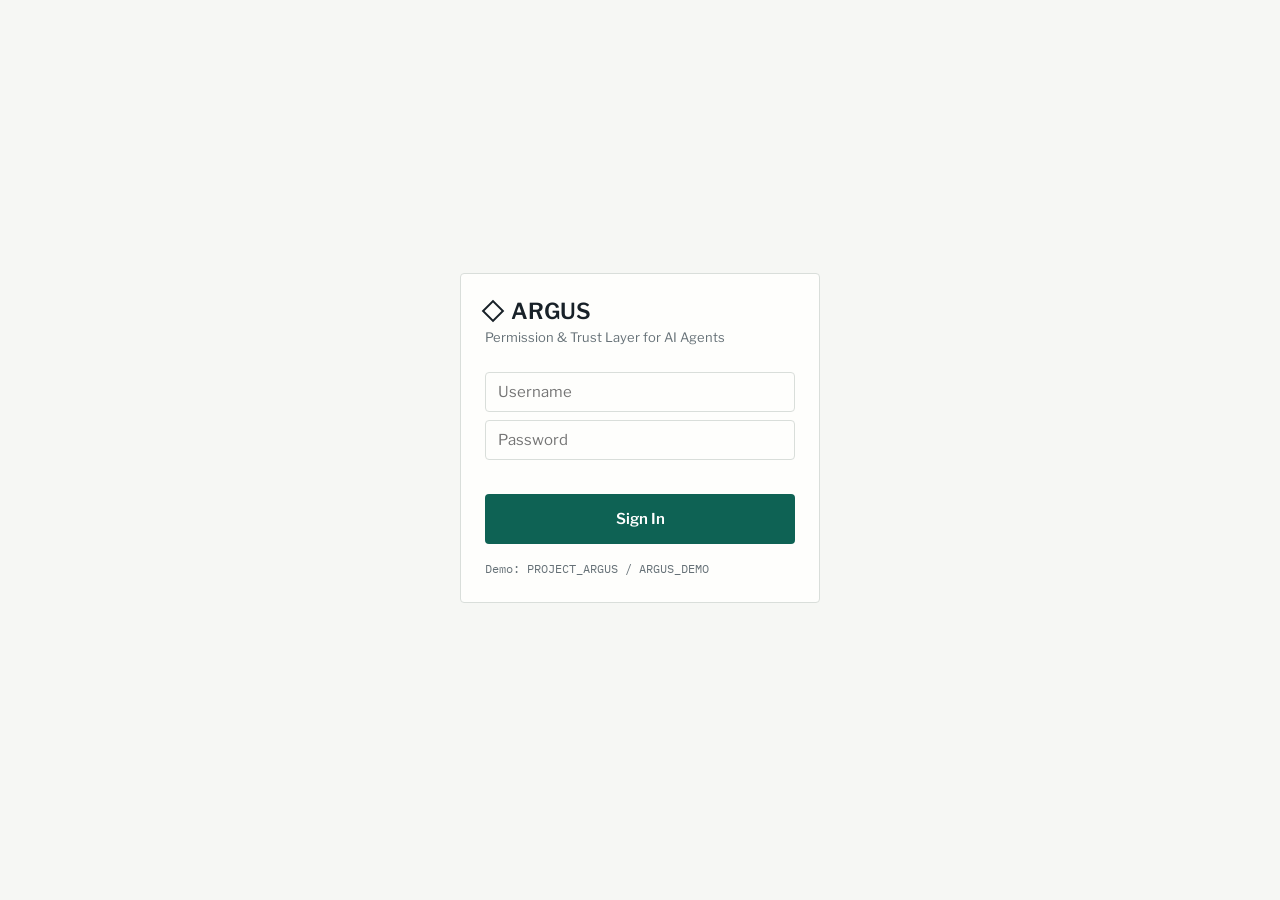
==== frontend/index.html @ f41cf790 "feat(frontend): serve frontend build, wire remaining live backend endpoints Adds the Flask static ro" ====
<!DOCTYPE html>
<html lang="en">
<head>
<meta charset="UTF-8">
<meta name="viewport" content="width=device-width, initial-scale=1.0">
<title>ARGUS</title>
<link rel="stylesheet" href="css/style.css">
</head>
<body>

<div id="login-page" class="page">
  <div class="login-screen">
    <div class="login-container card">
      <div class="login-mark"><span class="brand-mark"></span><h1>ARGUS</h1></div>
      <p class="tagline">Permission &amp; Trust Layer for AI Agents</p>
      <form id="login-form">
        <input type="text" id="username" placeholder="Username" autocomplete="off" required>
        <input type="password" id="password" placeholder="Password" autocomplete="off" required>
        <p id="login-error" class="login-error"></p>
        <button type="submit" class="btn-primary">Sign In</button>
      </form>
      <p class="hint">Demo: PROJECT_ARGUS / ARGUS_DEMO</p>
    </div>
  </div>
</div>

<div id="workbench-page" class="page">
  <nav class="app-nav">
    <div class="app-nav-left">
      <span class="brand-mark"></span>
      <span class="brand-name">ARGUS</span>
      <span class="breadcrumb-sep">/</span>
      <span class="breadcrumb-page">Decision Workbench</span>
    </div>
    <div class="app-nav-right">
      <a class="nav-link" data-page="audit">Audit Trail</a>
      <a class="nav-link" data-page="trust">Trust History</a>
      <a class="nav-link" data-page="templates">Templates</a>
      <a class="nav-link" data-page="executions">Executions</a>
      <a class="nav-link" data-page="settings">Settings</a>
      <span class="avatar" id="user-avatar">PA</span>
    </div>
  </nav>

  <div id="estop-banner" class="banner banner-error" hidden>
    <p class="banner-message">EMERGENCY STOP ENGAGED — all approvals and new proposals are disabled. Disengage from Settings.</p>
  </div>

  <div id="workbench-banner-slot"></div>

  <div class="workbench-grid">
    <section class="inbox-panel">
      <div class="inbox-header">
        <span class="inbox-title">Inbox &middot; Read-only</span>
        <span class="inbox-count" id="inbox-count">0</span>
      </div>
      <div id="inbox-loader" class="skeleton-text" style="width:100%;height:64px;" hidden></div>
      <div id="inbox-items"></div>
    </section>

    <section class="command-panel">
      <p class="command-label">Your command</p>
      <div class="card" style="margin-bottom: var(--spacing-md);">
        <textarea id="command-input" placeholder="e.g., 'Reply saying I'll be there.'" maxlength="500" rows="2"></textarea>
        <p class="command-context" id="command-email-context"></p>
        <button id="generate-proposal-btn" class="btn-primary" style="margin-top: var(--spacing-md);">Generate proposal</button>
        <div id="proposal-status"></div>
      </div>

      <div id="proposal-block" class="proposal-block" hidden>
        <div class="proposal-header-row">
          <span class="section-marker">AI Proposal</span>
          <span class="proposal-hint">interpreted from your command</span>
        </div>
        <div class="proposal-row"><span class="proposal-row-label">Action</span><span class="proposal-row-value" id="proposal-action"></span></div>
        <div class="proposal-row" id="proposal-to-row"><span class="proposal-row-label">To</span><span class="proposal-row-value" id="proposal-to"></span></div>
        <div class="proposal-row" id="proposal-subject-row"><span class="proposal-row-label">Subject</span><span class="proposal-row-value" id="proposal-subject"></span></div>
      </div>

      <div id="decision-card" class="card decision-card" hidden>
        <div class="card-header">Policy Decision</div>
        <div id="decision-outcome" class="decision-badge"></div>
        <p id="decision-reason" class="decision-reason"></p>
        <p id="decision-delta" class="decision-delta"></p>
        <p id="containment-msg" class="containment-msg" hidden>Action blocked before execution. No external effects occurred.</p>
        <details class="trace-details">
          <summary>Why this was allowed / blocked / gated</summary>
          <pre id="decision-trace" class="trace-pre"></pre>
        </details>
      </div>

      <div id="authorisation-slot"></div>

      <div id="trust-widget" class="card trust-widget" hidden>
        <div class="card-header">Trust Memory — <span id="trust-widget-action"></span></div>
        <div class="gauge-wrap">
          <svg viewBox="0 0 220 140" class="gauge-svg" id="gauge-svg">
            <path d="M 20 120 A 90 90 0 0 1 200 120" class="gauge-track"/>
            <path d="M 20 120 A 90 90 0 0 1 200 120" class="gauge-fill" id="gauge-fill"/>
            <line id="gauge-ceiling" x1="110" y1="120" x2="110" y2="40" class="gauge-ceiling-marker"/>
          </svg>
          <div class="gauge-readout">
            <div class="gauge-value" id="gauge-value">40</div>
            <div class="gauge-label" id="gauge-label">Developing</div>
          </div>
        </div>
        <div class="gauge-meta">
          <div class="meta-row"><span>Trust ceiling</span><span id="meta-ceiling"></span></div>
          <div class="meta-row"><span>Overall modifier</span><span id="meta-modifier"></span></div>
          <div class="meta-row recovery-row" id="meta-recovery" hidden><span>Stabilizing — </span><span id="recovery-detail"></span></div>
        </div>
      </div>
    </section>
  </div>

  <section id="queue-panel" class="card">
    <h3>Queue</h3>
    <div id="queue-items"></div>
  </section>
</div>

<div id="audit-page" class="page">
  <nav class="app-nav">
    <div class="app-nav-left">
      <span class="brand-mark"></span>
      <span class="brand-name">ARGUS</span>
      <span class="breadcrumb-sep">/</span>
      <span class="breadcrumb-page">Audit Trail</span>
    </div>
    <div class="app-nav-right">
      <a class="nav-link" data-page="workbench">Workbench</a>
      <a class="nav-link" data-page="trust">Trust History</a>
      <a class="nav-link" data-page="templates">Templates</a>
      <a class="nav-link" data-page="executions">Executions</a>
      <a class="nav-link" data-page="settings">Settings</a>
      <span class="avatar">PA</span>
    </div>
  </nav>
  <div class="audit-content">
    <h2>Audit Trail</h2>
    <p class="tagline">Every evaluation is recorded. Rows are clickable to inspect the full event. Nothing here animates.</p>
    <div class="audit-toolbar">
      <p id="audit-summary" class="command-context"></p>
      <button id="audit-verify-btn" class="btn-secondary" style="width:auto;">Verify chain integrity</button>
    </div>
    <p id="audit-verify-result" class="proposal-hint"></p>
    <table class="audit-table">
      <thead>
        <tr><th>Timestamp</th><th>Action</th><th>Outcome</th><th>Actor</th></tr>
      </thead>
      <tbody id="audit-tbody"></tbody>
    </table>
    <div id="audit-replay-panel" class="card" hidden style="margin-top: var(--spacing-lg);">
      <div class="card-header">Replay</div>
      <p id="audit-replay-label" class="proposal-hint"></p>
      <pre id="audit-replay-events" class="trace-pre"></pre>
    </div>
  </div>
</div>

<div id="trust-page" class="page">
  <nav class="app-nav">
    <div class="app-nav-left">
      <span class="brand-mark"></span>
      <span class="brand-name">ARGUS</span>
      <span class="breadcrumb-sep">/</span>
      <span class="breadcrumb-page">Trust History</span>
    </div>
    <div class="app-nav-right">
      <a class="nav-link" data-page="workbench">Workbench</a>
      <a class="nav-link" data-page="audit">Audit Trail</a>
      <a class="nav-link" data-page="templates">Templates</a>
      <a class="nav-link" data-page="executions">Executions</a>
      <a class="nav-link" data-page="settings">Settings</a>
      <span class="avatar">PA</span>
    </div>
  </nav>
  <div class="audit-content">
    <h2>Trust History</h2>
    <p class="command-label" style="margin: var(--spacing-lg) 0 var(--spacing-sm);">Action type</p>
    <select id="trust-action-type"></select>
    <div id="trust-graph-container" style="margin-top: var(--spacing-lg);">
      <svg id="trust-graph" width="100%" height="280" viewBox="0 0 800 280"></svg>
      <p id="trust-tooltip" class="command-context"></p>
    </div>
  </div>
</div>

<div id="templates-page" class="page">
  <nav class="app-nav">
    <div class="app-nav-left">
      <span class="brand-mark"></span>
      <span class="brand-name">ARGUS</span>
      <span class="breadcrumb-sep">/</span>
      <span class="breadcrumb-page">Communication Boundaries</span>
    </div>
    <div class="app-nav-right">
      <a class="nav-link" data-page="workbench">Workbench</a>
      <a class="nav-link" data-page="audit">Audit Trail</a>
      <a class="nav-link" data-page="trust">Trust History</a>
      <a class="nav-link" data-page="executions">Executions</a>
      <a class="nav-link" data-page="settings">Settings</a>
      <span class="avatar">PA</span>
    </div>
  </nav>
  <div class="audit-content">
    <h2>Communication Boundaries</h2>
    <p class="tagline">Structural writing-style limits per contact and/or action. Validator-enforced, not an "AI humanizer."</p>

    <div class="card template-form-card">
      <div class="card-header">New Boundary</div>
      <p class="proposal-hint">Leave contact and/or action blank to scope this boundary more broadly (contact-wide, action-wide, or global default).</p>
      <p class="command-label" style="margin-top: var(--spacing-md);">Contact (optional)</p>
      <input type="text" id="tpl-contact" placeholder="e.g. boss@company.com">
      <p class="command-label" style="margin-top: var(--spacing-md);">Action type (optional)</p>
      <select id="tpl-action-type"><option value="">Any action</option></select>

      <div class="tpl-field-grid">
        <div>
          <p class="command-label">Tone</p>
          <select id="tpl-tone">
            <option value="neutral">Neutral</option>
            <option value="warm">Warm</option>
            <option value="direct">Direct</option>
            <option value="formal">Formal</option>
            <option value="friendly">Friendly</option>
          </select>
        </div>
        <div>
          <p class="command-label">Formality</p>
          <select id="tpl-formality">
            <option value="professional">Professional</option>
            <option value="casual">Casual</option>
            <option value="formal">Formal</option>
          </select>
        </div>
        <div>
          <p class="command-label">Length preset</p>
          <select id="tpl-length">
            <option value="brief">Brief</option>
            <option value="standard">Standard</option>
            <option value="detailed">Detailed</option>
          </select>
        </div>
        <div>
          <p class="command-label">Greeting</p>
          <select id="tpl-greeting">
            <option value="first_name">First name</option>
            <option value="formal_name">Formal name</option>
            <option value="none">None</option>
          </select>
        </div>
        <div>
          <p class="command-label">Sign-off</p>
          <select id="tpl-signoff">
            <option value="thanks">Thanks,</option>
            <option value="regards">Regards,</option>
            <option value="best">Best,</option>
            <option value="none">None</option>
          </select>
        </div>
      </div>

      <div class="tpl-field-grid">
        <div>
          <p class="command-label">Max words (10-1000)</p>
          <input type="number" id="tpl-max-words" min="10" max="1000" value="120">
        </div>
        <div>
          <p class="command-label">Max sentences (1-30)</p>
          <input type="number" id="tpl-max-sentences" min="1" max="30" value="8">
        </div>
        <div>
          <p class="command-label">Max paragraphs (1-8)</p>
          <input type="number" id="tpl-max-paragraphs" min="1" max="8" value="3">
        </div>
      </div>

      <p class="command-label" style="margin-top: var(--spacing-md);">Phrases to avoid (comma-separated, validator-only — never sent to the model)</p>
      <input type="text" id="tpl-avoid" placeholder="e.g. ASAP, !!!, per my last email">
      <button id="tpl-add-btn" class="btn-primary" style="margin-top: var(--spacing-md);">Save boundary</button>
      <p class="banner-message" id="tpl-form-error" hidden style="color: var(--color-oxblood); margin-top: var(--spacing-sm);"></p>
    </div>

    <div class="card">
      <div class="card-header">Test Match</div>
      <p class="proposal-hint">See which boundary would apply, before drafting anything.</p>
      <div class="tpl-field-grid">
        <div>
          <p class="command-label">Contact</p>
          <input type="text" id="tpl-match-contact" placeholder="e.g. boss@company.com">
        </div>
        <div>
          <p class="command-label">Action type</p>
          <select id="tpl-match-action"><option value="">Any action</option></select>
        </div>
      </div>
      <button id="tpl-match-btn" class="btn-secondary" style="margin-top: var(--spacing-md);">Check match</button>
      <p class="tpl-match-result" id="tpl-match-result"></p>
    </div>

    <div id="template-list"></div>
  </div>
</div>

<div id="executions-page" class="page">
  <nav class="app-nav">
    <div class="app-nav-left">
      <span class="brand-mark"></span>
      <span class="brand-name">ARGUS</span>
      <span class="breadcrumb-sep">/</span>
      <span class="breadcrumb-page">Execution Status</span>
    </div>
    <div class="app-nav-right">
      <a class="nav-link" data-page="workbench">Workbench</a>
      <a class="nav-link" data-page="audit">Audit Trail</a>
      <a class="nav-link" data-page="trust">Trust History</a>
      <a class="nav-link" data-page="templates">Templates</a>
      <a class="nav-link" data-page="settings">Settings</a>
      <span class="avatar">PA</span>
    </div>
  </nav>
  <div class="audit-content">
    <h2>Execution Status</h2>
    <p class="tagline">Live pipeline for approved actions ARGUS is sending. On any uncertainty, it stops and asks — never a silent double-send or lost email.</p>
    <button id="executions-tick-btn" class="btn-secondary" style="width:auto; margin: var(--spacing-md) 0;">Process now</button>
    <div id="execution-list"></div>
  </div>
</div>

<div id="settings-page" class="page">
  <nav class="app-nav">
    <div class="app-nav-left">
      <span class="brand-mark"></span>
      <span class="brand-name">ARGUS</span>
      <span class="breadcrumb-sep">/</span>
      <span class="breadcrumb-page">Settings</span>
    </div>
    <div class="app-nav-right">
      <a class="nav-link" data-page="workbench">Workbench</a>
      <a class="nav-link" data-page="audit">Audit Trail</a>
      <a class="nav-link" data-page="trust">Trust History</a>
      <a class="nav-link" data-page="templates">Templates</a>
      <a class="nav-link" data-page="executions">Executions</a>
      <span class="avatar">PA</span>
    </div>
  </nav>
  <div class="audit-content">
    <h2>Settings</h2>

    <div class="card" style="margin-top: var(--spacing-lg);">
      <div class="card-header">Policy Profile</div>
      <div class="profile-switcher" id="profile-switcher">
        <button class="profile-opt" data-profile="Strict">Strict</button>
        <button class="profile-opt" data-profile="Balanced">Balanced</button>
        <button class="profile-opt" data-profile="Autonomous">Autonomous</button>
      </div>
      <p class="proposal-hint" style="margin-top: var(--spacing-sm);">Visual preference only — <code>POST /api/profile</code> does not exist on the backend yet, so this does not change which trust ceiling actually applies server-side.</p>
    </div>

    <div class="card">
      <div class="card-header">Emergency Stop</div>
      <div class="estop-row">
        <button id="estop-btn" class="btn-secondary estop-btn">Engage emergency stop</button>
        <span class="status-line" id="estop-status"><span class="dot dot-green"></span> System armed</span>
      </div>
      <p class="proposal-hint" style="margin-top: var(--spacing-sm);">Visual/local control — disables Generate Proposal and Approve/Reject in this browser session. <code>POST /api/emergency/stop</code> does not exist on the backend yet.</p>
    </div>

    <div class="card">
      <div class="card-header">Gmail Connection</div>
      <p id="gmail-status-text">Checking…</p>
      <p id="gmail-account-text" class="proposal-hint"></p>
      <a href="/api/gmail/connect" id="gmail-connect-link" class="btn-primary" style="display:inline-block; width:auto; margin-top: var(--spacing-md); text-decoration:none;" hidden>Connect Gmail</a>
      <div id="gmail-test-row" class="contact-add-row" style="margin-top: var(--spacing-md);" hidden>
        <input type="text" id="gmail-test-to" placeholder="Send test email to…">
        <button id="gmail-test-btn" class="btn-secondary" style="width:auto;">Send test</button>
      </div>
      <p id="gmail-test-result" class="proposal-hint"></p>
    </div>

    <div class="card">
      <div class="card-header">Demo Mode</div>
      <p class="proposal-hint">Reseeds the queue, audit trail, executions, and trust ledger to a clean baseline. Only available when the server runs with <code>ARGUS_DEMO_MODE=1</code>.</p>
      <button id="demo-reset-btn" class="btn-secondary" style="width:auto; margin-top: var(--spacing-sm);">Reset demo state</button>
      <p id="demo-reset-result" class="proposal-hint"></p>
    </div>

    <div class="card">
      <div class="card-header">Google Calendar</div>
      <p class="status-line"><span class="dot dot-amber"></span> Not built yet — Phase 6 not started.</p>
    </div>

    <div class="card">
      <div class="card-header">Private Contacts</div>
      <p class="proposal-hint">ARGUS will not read or act on emails involving these people. Stored locally — backend enforcement at proposal time requires Phase 8.</p>
      <div class="contact-add-row">
        <input type="text" id="contact-add-input" placeholder="Name or email address">
        <button id="contact-add-btn" class="btn-secondary" style="width:auto;">Add</button>
      </div>
      <div id="contact-list"></div>
    </div>
  </div>
</div>

<script type="module" src="js/app.js"></script>
</body>
</html>
---- frontend/css/style.css ----
/* ARGUS frontend — design tokens + base styles, per FRONTEND_HANDOFF.md.
   Layout-style reference images are still pending — once received, this file
   is where that preference gets folded in (cards/sections/composition), not
   the palette/type tokens below, which are locked in the handoff doc. */

@import url('https://fonts.googleapis.com/css2?family=Libre+Franklin:wght@400;500;600;700&family=IBM+Plex+Mono:wght@400;500;600&display=swap');

:root {
  --color-ink: #182128;
  --color-secondary-ink: #667177;
  --color-canvas: #F6F7F4;
  --color-surface: #FEFEFC;
  --color-slate-surface: #EEF1EE;
  --color-hairline: #D9DEDA;
  --color-strong-keyline: #293941;

  --color-evergreen: #0E6254;
  --color-evergreen-soft: #DDECE6;
  --color-amber: #98520A;
  --color-amber-soft: #F7EDD8;
  --color-oxblood: #7D2D32;
  --color-oxblood-soft: #F5E7E6;

  --color-proposal-tint: #EDF3F4;
  --color-proposal-rule: #AFC4CA;

  --font-sans: 'Libre Franklin', 'Segoe UI', Arial, sans-serif;
  --font-mono: 'IBM Plex Mono', ui-monospace, 'SFMono-Regular', Consolas, monospace;

  --spacing-xs: 4px;
  --spacing-sm: 8px;
  --spacing-md: 16px;
  --spacing-lg: 24px;
  --spacing-xl: 32px;
  --spacing-xxl: 48px;
}

@media (prefers-reduced-motion: reduce) {
  *, *::before, *::after {
    animation-duration: 0.001ms !important;
    transition-duration: 0.001ms !important;
  }
}

* {
  box-sizing: border-box;
}

/* The `hidden` attribute is only `display: none` via the (low-priority)
   user-agent stylesheet — any author rule that sets `display` on the same
   element (e.g. .banner's `display: flex`) overrides it and the element
   stays visible despite `el.hidden === true`. Force it explicitly. */
[hidden] {
  display: none !important;
}

body {
  background: var(--color-canvas);
  color: var(--color-ink);
  font-family: var(--font-sans);
  font-size: 15px;
  line-height: 1.5;
  margin: 0;
  padding: 0;
}

h1 { font-size: 28px; font-weight: 600; line-height: 1.2; margin: 0; }
h2 { font-size: 24px; font-weight: 600; line-height: 1.2; margin: 0; }
h3 { font-size: 20px; font-weight: 600; line-height: 1.4; margin: 0; }
h4 { font-size: 16px; font-weight: 600; margin: 0; }
p { margin: 0; }

a { color: var(--color-evergreen); }

:focus-visible {
  outline: 2px solid var(--color-evergreen);
  outline-offset: 2px;
}

.page { display: none; }
.page.active { display: block; }

.card {
  background: var(--color-surface);
  border: 1px solid var(--color-hairline);
  border-radius: 4px;
  padding: var(--spacing-lg);
  margin-bottom: var(--spacing-lg);
}

.card.proposal-card {
  background: var(--color-proposal-tint);
  border-left: 2px solid var(--color-proposal-rule);
  border-right: 1px solid var(--color-hairline);
  border-top: 1px solid var(--color-hairline);
  border-bottom: 1px solid var(--color-hairline);
}

.card.decision-card {
  border: 2px solid var(--color-strong-keyline);
}

.card-header {
  font-family: var(--font-mono);
  font-size: 12px;
  font-weight: 600;
  letter-spacing: 0.04em;
  text-transform: uppercase;
  color: var(--color-secondary-ink);
  margin-bottom: var(--spacing-md);
}

.decision-badge {
  display: inline-flex;
  align-items: center;
  gap: 8px;
  padding: 6px 14px;
  font-weight: 600;
  text-transform: uppercase;
  border-radius: 4px;
  margin-bottom: var(--spacing-md);
  font-family: var(--font-mono);
  font-size: 12px;
  letter-spacing: 0.03em;
}

/* Small filled-square marker — used on decision/outcome badges and section
   headers (■ AI PROPOSAL), per the visual-direction reference. Solid color
   block, no icon glyph — deliberately plainer than the old dark-theme build's
   masked SVG icons. */
.decision-badge::before,
.section-marker::before {
  content: "";
  width: 8px;
  height: 8px;
  flex-shrink: 0;
  background-color: currentColor;
}

.decision-badge.allow { background: var(--color-evergreen-soft); color: var(--color-evergreen); border: 1px solid var(--color-evergreen); }
.decision-badge.gated { background: var(--color-amber-soft); color: var(--color-amber); border: 1px solid var(--color-amber); }
.decision-badge.block { background: var(--color-oxblood-soft); color: var(--color-oxblood); border: 1px solid var(--color-oxblood); }
.decision-badge.config { background: var(--color-slate-surface); color: var(--color-secondary-ink); border: 1px solid var(--color-hairline); }

/* ── top nav (breadcrumb + page links + avatar) ───────────────────────── */
.app-nav {
  display: flex;
  align-items: center;
  justify-content: space-between;
  padding: var(--spacing-md) var(--spacing-lg);
  border-bottom: 1px solid var(--color-hairline);
  background: var(--color-surface);
}
.app-nav-left { display: flex; align-items: center; gap: var(--spacing-sm); }
.brand-mark {
  display: inline-flex;
  width: 16px; height: 16px;
  border: 2px solid var(--color-ink);
  transform: rotate(45deg);
  flex-shrink: 0;
}
.brand-name {
  font-weight: 700;
  font-size: 16px;
  letter-spacing: 0.06em;
}
.breadcrumb-sep { color: var(--color-hairline); margin: 0 4px; }
.breadcrumb-page { color: var(--color-secondary-ink); font-size: 15px; }
.app-nav-right { display: flex; align-items: center; gap: var(--spacing-lg); }
.nav-link {
  font-size: 14px;
  color: var(--color-secondary-ink);
  text-decoration: none;
  cursor: pointer;
}
.nav-link:hover, .nav-link.active { color: var(--color-ink); }
.avatar {
  width: 28px; height: 28px;
  border-radius: 50%;
  background: var(--color-ink);
  color: var(--color-surface);
  display: flex; align-items: center; justify-content: center;
  font-size: 11px;
  font-weight: 600;
  font-family: var(--font-mono);
  flex-shrink: 0;
}

/* ── inbox panel ───────────────────────────────────────────────────────── */
.inbox-header {
  display: flex;
  justify-content: space-between;
  align-items: center;
  margin-bottom: var(--spacing-md);
}
.inbox-title {
  font-family: var(--font-mono);
  font-size: 11px;
  letter-spacing: 0.06em;
  text-transform: uppercase;
  color: var(--color-secondary-ink);
}
.inbox-count {
  font-family: var(--font-mono);
  font-size: 12px;
  color: var(--color-secondary-ink);
}
.inbox-item {
  border: 1px solid var(--color-hairline);
  border-radius: 4px;
  padding: var(--spacing-md);
  margin-bottom: var(--spacing-sm);
  cursor: pointer;
}
.inbox-item:hover { border-color: var(--color-secondary-ink); }
.inbox-item.selected { border: 2px solid var(--color-ink); }
.inbox-item-head { display: flex; justify-content: space-between; align-items: baseline; }
.inbox-item-sender { font-weight: 600; font-size: 14px; }
.inbox-item-time { font-family: var(--font-mono); font-size: 12px; color: var(--color-secondary-ink); }
.inbox-item-subject { font-weight: 600; font-size: 14px; margin-top: 2px; }
.inbox-item-snippet {
  font-size: 13px;
  color: var(--color-secondary-ink);
  margin-top: 2px;
  overflow: hidden;
  text-overflow: ellipsis;
  white-space: nowrap;
}

/* ── command + proposal (flat, borderless per reference) ─────────────────── */
.command-label, .proposal-hint-label {
  font-family: var(--font-mono);
  font-size: 11px;
  letter-spacing: 0.06em;
  text-transform: uppercase;
  color: var(--color-secondary-ink);
  margin-bottom: var(--spacing-sm);
}
.command-display {
  border: 1px solid var(--color-hairline);
  border-radius: 4px;
  padding: var(--spacing-md);
  display: flex;
  justify-content: space-between;
  align-items: baseline;
  gap: var(--spacing-md);
  margin-bottom: var(--spacing-lg);
}
.command-text { font-size: 15px; }
.command-context {
  font-family: var(--font-mono);
  font-size: 12px;
  color: var(--color-secondary-ink);
  white-space: nowrap;
}
.proposal-block { margin-bottom: var(--spacing-lg); }
.proposal-header-row {
  display: flex;
  justify-content: space-between;
  align-items: baseline;
  margin-bottom: var(--spacing-md);
}
.section-marker {
  display: inline-flex;
  align-items: center;
  gap: 8px;
  font-family: var(--font-mono);
  font-size: 12px;
  font-weight: 600;
  letter-spacing: 0.04em;
  text-transform: uppercase;
  color: var(--color-ink);
}
.proposal-hint {
  font-size: 13px;
  color: var(--color-secondary-ink);
}
.proposal-row {
  display: grid;
  grid-template-columns: 120px 1fr;
  gap: var(--spacing-md);
  padding: 6px 0;
}
.proposal-row-label {
  font-family: var(--font-mono);
  font-size: 11px;
  letter-spacing: 0.06em;
  text-transform: uppercase;
  color: var(--color-secondary-ink);
}
.proposal-row-value { font-size: 15px; }

/* ── banners (error / info) ───────────────────────────────────────────── */
.banner {
  display: flex;
  justify-content: space-between;
  align-items: center;
  gap: var(--spacing-md);
  padding: var(--spacing-md) var(--spacing-lg);
  border-radius: 4px;
  margin-bottom: var(--spacing-lg);
}
.banner-error { background: var(--color-oxblood-soft); color: var(--color-oxblood); }
.banner-message { font-weight: 600; font-size: 15px; }
.banner-action {
  background: var(--color-surface);
  color: var(--color-oxblood);
  border: 1px solid var(--color-oxblood);
  padding: 8px 16px;
  min-height: auto;
  width: auto;
  white-space: nowrap;
}

/* ── workbench layout ─────────────────────────────────────────────────── */
.workbench-grid {
  display: grid;
  grid-template-columns: 360px 1fr;
  gap: var(--spacing-xl);
  padding: var(--spacing-lg);
}
@media (max-width: 1024px) {
  .workbench-grid { grid-template-columns: 1fr; }
}

/* ── login ─────────────────────────────────────────────────────────────── */
.login-screen {
  min-height: 100vh;
  display: flex;
  align-items: center;
  justify-content: center;
  background: var(--color-canvas);
}
.login-container {
  width: 360px;
  text-align: left;
}
.login-mark { display: flex; align-items: center; gap: 10px; margin-bottom: 4px; }
.login-mark h1 { font-size: 22px; }
.tagline { color: var(--color-secondary-ink); font-size: 13px; margin-bottom: var(--spacing-lg); }
#login-form input { margin-bottom: var(--spacing-sm); }
.login-error { min-height: 18px; color: var(--color-oxblood); font-size: 13px; margin: 0 0 var(--spacing-sm); }
.hint { margin-top: var(--spacing-md); font-size: 12px; color: var(--color-secondary-ink); font-family: var(--font-mono); }

/* ── authorisation ─────────────────────────────────────────────────────── */
.auth-header { display: flex; justify-content: space-between; align-items: baseline; margin-bottom: var(--spacing-md); }
.auth-countdown { font-family: var(--font-mono); font-size: 13px; color: var(--color-amber); }
.auth-countdown.is-urgent { color: var(--color-oxblood); }
#authorisation-slot .btn-primary, #authorisation-slot .btn-secondary { margin-bottom: var(--spacing-sm); }
#reject-reason-form { margin-top: var(--spacing-sm); }
#reject-reason-form textarea { margin-bottom: var(--spacing-sm); }

/* ── queue panel ───────────────────────────────────────────────────────── */
#queue-panel { margin: 0 var(--spacing-lg) var(--spacing-lg); }
#queue-panel h3 { margin-bottom: var(--spacing-md); }
.queue-item {
  display: flex;
  align-items: center;
  justify-content: space-between;
  gap: var(--spacing-md);
  padding: var(--spacing-sm) 0;
  border-bottom: 1px solid var(--color-hairline);
  cursor: pointer;
}
.queue-item:last-child { border-bottom: none; }
.queue-item-action { font-family: var(--font-mono); font-size: 13px; }
.queue-item-expiry { font-size: 12px; color: var(--color-secondary-ink); margin-left: auto; }

.decision-badge.allow {
  background: var(--color-evergreen-soft);
  color: var(--color-evergreen);
  border: 1px solid var(--color-evergreen);
}

.decision-badge.gated {
  background: var(--color-amber-soft);
  color: var(--color-amber);
  border: 1px solid var(--color-amber);
}

.decision-badge.block {
  background: var(--color-oxblood-soft);
  color: var(--color-oxblood);
  border: 1px solid var(--color-oxblood);
}

input, textarea, select {
  font-family: var(--font-sans);
  font-size: 15px;
  color: var(--color-ink);
  background: var(--color-surface);
  border: 1px solid var(--color-hairline);
  border-radius: 4px;
  padding: 10px 12px;
  width: 100%;
}

input:focus, textarea:focus, select:focus {
  border-color: var(--color-evergreen);
}

button {
  font-family: var(--font-sans);
  font-size: 15px;
  font-weight: 600;
  padding: 12px 24px;
  border: none;
  border-radius: 4px;
  cursor: pointer;
  transition: opacity 0.2s;
}

button:hover { opacity: 0.8; }
button:disabled { opacity: 0.5; cursor: not-allowed; }

.btn-primary {
  background: var(--color-evergreen);
  color: white;
  width: 100%;
  padding: 16px;
  min-height: 48px;
}

.btn-secondary {
  background: var(--color-surface);
  color: var(--color-ink);
  border: 1px solid var(--color-ink);
  width: 100%;
  padding: 16px;
  min-height: 48px;
}

.label {
  font-weight: 600;
  font-size: 12px;
  text-transform: uppercase;
  color: var(--color-secondary-ink);
  font-family: var(--font-mono);
}

/* Skeleton loaders */
@keyframes shimmer {
  0% { background-position: -100% 0; }
  100% { background-position: 100% 0; }
}

.skeleton-text {
  height: 16px;
  background: linear-gradient(90deg, var(--color-hairline) 0%, var(--color-slate-surface) 50%, var(--color-hairline) 100%);
  background-size: 200% 100%;
  animation: shimmer 1.5s infinite;
  border-radius: 4px;
  margin-bottom: 8px;
}

/* Spinners */
@keyframes spin {
  from { transform: rotate(0deg); }
  to { transform: rotate(360deg); }
}

.spinner {
  width: 20px;
  height: 20px;
  border: 2px solid var(--color-hairline);
  border-top-color: var(--color-evergreen);
  border-radius: 50%;
  animation: spin 0.8s linear infinite;
  display: inline-block;
}

/* Responsive */
@media (max-width: 768px) {
  h1 { font-size: 24px; }
  h2 { font-size: 20px; }
}

@media (max-width: 480px) {
  h1 { font-size: 20px; }
  body { font-size: 14px; }
}

/* ── shared empty-state ───────────────────────────────────────────────── */
.empty-state { font-size: 13px; color: var(--color-secondary-ink); padding: var(--spacing-md) 0; }

/* ── status dots (integrations / estop) ──────────────────────────────── */
.status-line { display: inline-flex; align-items: center; gap: 8px; font-size: 14px; color: var(--color-ink); }
.dot { width: 8px; height: 8px; border-radius: 50%; display: inline-block; flex-shrink: 0; }
.dot-green { background: var(--color-evergreen); }
.dot-red { background: var(--color-oxblood); }
.dot-amber { background: var(--color-amber); }

/* ── trust gauge widget (workbench) ──────────────────────────────────── */
.trust-widget { text-align: center; }
.gauge-wrap { position: relative; display: inline-block; }
.gauge-svg { width: 220px; height: 140px; }
.gauge-track { fill: none; stroke: var(--color-hairline); stroke-width: 14; }
.gauge-fill {
  fill: none;
  stroke: var(--color-evergreen);
  stroke-width: 14;
  stroke-linecap: round;
  transition: stroke-dashoffset 0.6s ease, stroke 0.6s ease;
}
.gauge-fill.is-loading { opacity: 0.4; }
.gauge-ceiling-marker { stroke: var(--color-strong-keyline); stroke-width: 2; }
.gauge-readout { position: absolute; left: 50%; bottom: 6px; transform: translateX(-50%); text-align: center; }
.gauge-value { font-family: var(--font-mono); font-size: 28px; font-weight: 600; color: var(--color-ink); }
.gauge-label { font-size: 12px; color: var(--color-secondary-ink); }
.gauge-meta { margin-top: var(--spacing-md); text-align: left; }
.meta-row { display: flex; justify-content: space-between; font-size: 13px; padding: 4px 0; color: var(--color-secondary-ink); }
.meta-row span:last-child { color: var(--color-ink); font-family: var(--font-mono); font-size: 12px; }
.recovery-row { color: var(--color-amber); }
.recovery-row span:last-child { color: var(--color-amber); font-family: var(--font-sans); }

/* ── decision card extras: trust delta / containment / trace ────────────── */
.decision-delta { font-family: var(--font-mono); font-size: 13px; color: var(--color-secondary-ink); margin-top: var(--spacing-sm); }
.containment-msg {
  font-size: 13px;
  color: var(--color-oxblood);
  background: var(--color-oxblood-soft);
  border-radius: 4px;
  padding: var(--spacing-sm) var(--spacing-md);
  margin-top: var(--spacing-sm);
}
.trace-details { margin-top: var(--spacing-md); }
.trace-details summary { cursor: pointer; font-size: 13px; color: var(--color-secondary-ink); font-family: var(--font-mono); }
.trace-pre {
  font-family: var(--font-mono);
  font-size: 12px;
  background: var(--color-slate-surface);
  border-radius: 4px;
  padding: var(--spacing-md);
  margin-top: var(--spacing-sm);
  overflow-x: auto;
  white-space: pre-wrap;
  word-break: break-word;
}

/* ── profile switcher / emergency stop (Settings page) ───────────────── */
.profile-switcher { display: flex; gap: var(--spacing-sm); margin-top: var(--spacing-sm); }
.profile-opt {
  flex: 1;
  background: var(--color-surface);
  color: var(--color-ink);
  border: 1px solid var(--color-hairline);
  padding: 10px 16px;
  min-height: auto;
}
.profile-opt.active { background: var(--color-evergreen-soft); color: var(--color-evergreen); border-color: var(--color-evergreen); }
.estop-row { display: flex; align-items: center; gap: var(--spacing-lg); flex-wrap: wrap; margin-top: var(--spacing-sm); }
.estop-btn { width: auto; min-height: auto; padding: 12px 20px; background: var(--color-oxblood-soft); color: var(--color-oxblood); border: 1px solid var(--color-oxblood); }
.estop-btn.is-active { background: var(--color-oxblood); color: white; }
.status-line.alert { color: var(--color-oxblood); }

/* ── templates page ("communication boundaries") ─────────────────────── */
.tpl-field-grid {
  display: grid;
  grid-template-columns: repeat(auto-fit, minmax(140px, 1fr));
  gap: var(--spacing-md);
  margin-top: var(--spacing-md);
}
.template-list { margin-top: var(--spacing-lg); }
.template-card {
  background: var(--color-surface);
  border: 1px solid var(--color-hairline);
  border-radius: 4px;
  padding: var(--spacing-md);
  margin-bottom: var(--spacing-sm);
}
.template-card-head { display: flex; align-items: center; gap: var(--spacing-sm); flex-wrap: wrap; }
.template-contact { font-weight: 600; font-size: 14px; }
.template-scope-badge, .template-tone-badge {
  font-family: var(--font-mono);
  font-size: 11px;
  text-transform: uppercase;
  letter-spacing: 0.04em;
  color: var(--color-secondary-ink);
  background: var(--color-slate-surface);
  border-radius: 4px;
  padding: 2px 8px;
}
.template-remove-btn {
  margin-left: auto;
  width: auto;
  min-height: auto;
  padding: 6px 12px;
  font-size: 12px;
  background: var(--color-oxblood-soft);
  color: var(--color-oxblood);
}
.template-rules { font-size: 13px; color: var(--color-secondary-ink); margin-top: var(--spacing-sm); }
.tpl-match-result { font-size: 14px; margin-top: var(--spacing-md); }
.tpl-match-result.is-default { color: var(--color-secondary-ink); }
.tpl-match-result.is-review { color: var(--color-amber); }

/* ── execution status page ───────────────────────────────────────────── */
.execution-card {
  background: var(--color-surface);
  border: 1px solid var(--color-hairline);
  border-radius: 4px;
  padding: var(--spacing-md);
  margin-bottom: var(--spacing-sm);
}
.execution-card.is-review { border-color: var(--color-amber); background: var(--color-amber-soft); }
.execution-head { display: flex; align-items: center; gap: var(--spacing-md); flex-wrap: wrap; }
.execution-action { font-family: var(--font-mono); font-size: 13px; font-weight: 600; }
.execution-status-badge {
  font-family: var(--font-mono);
  font-size: 11px;
  text-transform: uppercase;
  letter-spacing: 0.04em;
  padding: 2px 8px;
  border-radius: 4px;
  background: var(--color-slate-surface);
  color: var(--color-secondary-ink);
}
.execution-status-badge.status-completed { background: var(--color-evergreen-soft); color: var(--color-evergreen); }
.execution-status-badge.status-manual_review { background: var(--color-amber-soft); color: var(--color-amber); }
.execution-status-badge.status-failed { background: var(--color-oxblood-soft); color: var(--color-oxblood); }
.execution-pipeline { display: flex; align-items: center; gap: 6px; margin-left: auto; }
.pipeline-step { font-size: 11px; font-family: var(--font-mono); color: var(--color-hairline); }
.pipeline-step.is-current { color: var(--color-evergreen); font-weight: 600; }
.pipeline-step.is-done { color: var(--color-secondary-ink); }
.pipeline-arrow { color: var(--color-hairline); font-size: 11px; }
.execution-reassurance { font-size: 13px; color: var(--color-amber); margin-top: var(--spacing-sm); }
.execution-meta { font-family: var(--font-mono); font-size: 12px; color: var(--color-secondary-ink); margin-top: var(--spacing-sm); }

/* ── private contacts (Settings page) ────────────────────────────────── */
.contact-add-row { display: flex; gap: var(--spacing-sm); margin-top: var(--spacing-sm); align-items: center; }
.contact-add-row input { flex: 1; }
#contact-list { margin-top: var(--spacing-md); }
.contact-item {
  display: flex;
  justify-content: space-between;
  align-items: center;
  padding: var(--spacing-sm) 0;
  border-bottom: 1px solid var(--color-hairline);
}
.contact-item:last-child { border-bottom: none; }
.contact-name { font-size: 14px; }
.contact-remove-btn {
  width: auto;
  min-height: auto;
  padding: 6px 12px;
  font-size: 12px;
  background: var(--color-oxblood-soft);
  color: var(--color-oxblood);
}

/* ── audit trail ───────────────────────────────────────────────────────── */
.audit-content { padding: var(--spacing-xl) var(--spacing-lg); max-width: 1100px; }
.audit-toolbar { display: flex; align-items: center; justify-content: space-between; gap: var(--spacing-md); margin: var(--spacing-md) 0; }
.audit-toolbar .command-context { margin: 0; }
.audit-table { width: 100%; border-collapse: collapse; margin-top: var(--spacing-md); }
.audit-table th {
  text-align: left;
  font-family: var(--font-mono);
  font-size: 11px;
  letter-spacing: 0.06em;
  text-transform: uppercase;
  color: var(--color-secondary-ink);
  background: var(--color-slate-surface);
  padding: 10px var(--spacing-md);
}
.audit-table td {
  padding: var(--spacing-md);
  border-bottom: 1px solid var(--color-hairline);
  font-size: 14px;
}
.audit-table tr:hover td { background: var(--color-slate-surface); cursor: pointer; }
.audit-table .timestamp-cell { font-family: var(--font-mono); font-size: 12px; color: var(--color-secondary-ink); white-space: nowrap; }
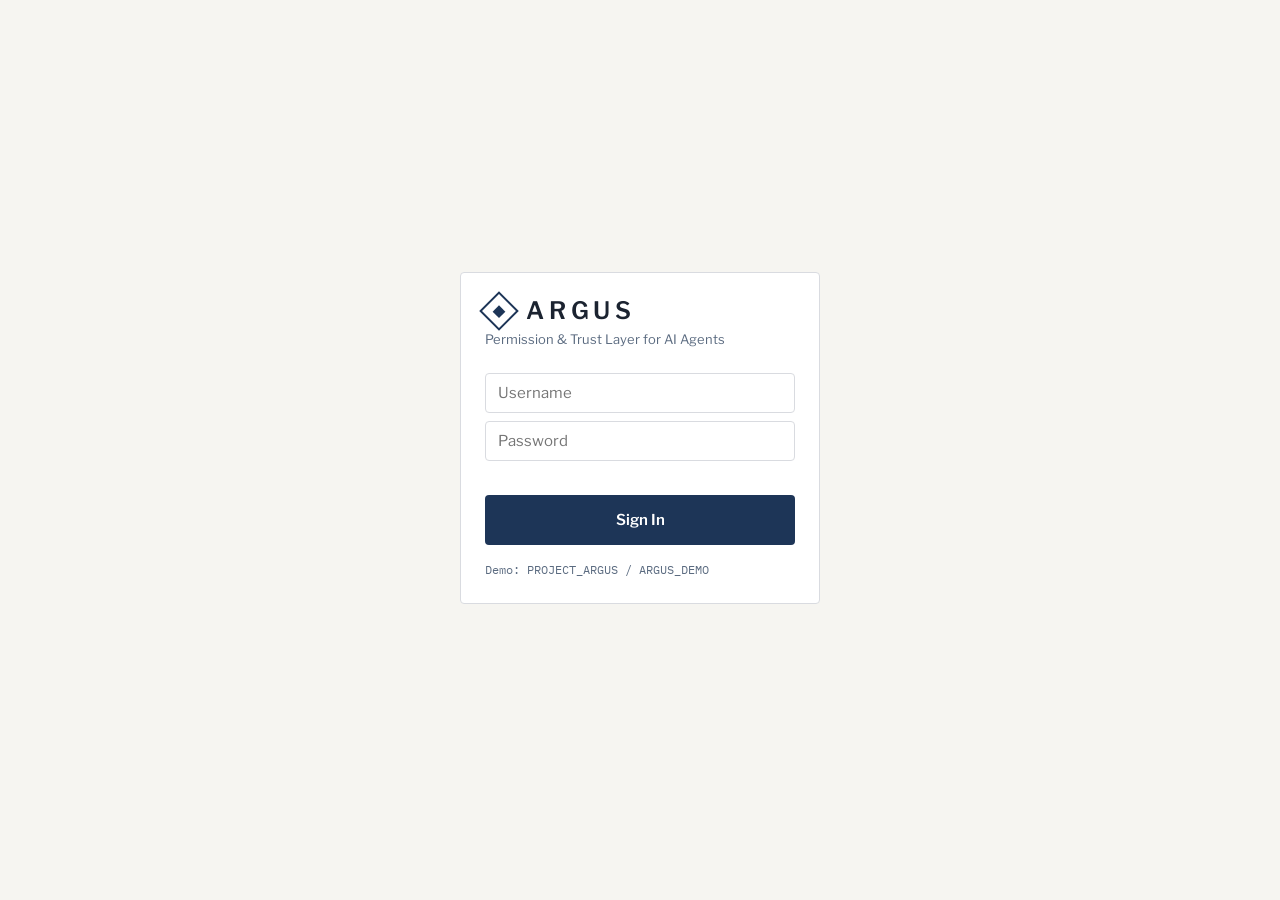
==== commit 6218638d: "frontend: Visual Direction v1 redesign + trust gauge, account menu, a11y - Adopt ink-navy palette + " ====
--- a/frontend/index.html
+++ b/frontend/index.html
@@ -25,7 +25,7 @@
 </div>
 
 <div id="workbench-page" class="page">
-  <nav class="app-nav">
+  <nav class="app-nav" aria-label="Primary">
     <div class="app-nav-left">
       <span class="brand-mark"></span>
       <span class="brand-name">ARGUS</span>
@@ -75,6 +75,7 @@
         <div class="proposal-row"><span class="proposal-row-label">Action</span><span class="proposal-row-value" id="proposal-action"></span></div>
         <div class="proposal-row" id="proposal-to-row"><span class="proposal-row-label">To</span><span class="proposal-row-value" id="proposal-to"></span></div>
         <div class="proposal-row" id="proposal-subject-row"><span class="proposal-row-label">Subject</span><span class="proposal-row-value" id="proposal-subject"></span></div>
+        <p class="proposal-disclaimer">ARGUS does not send. This is a proposal only.</p>
       </div>
 
       <div id="decision-card" class="card decision-card" hidden>
@@ -100,14 +101,22 @@
             <line id="gauge-ceiling" x1="110" y1="120" x2="110" y2="40" class="gauge-ceiling-marker"/>
           </svg>
           <div class="gauge-readout">
-            <div class="gauge-value" id="gauge-value">40</div>
+            <div class="gauge-mode" id="gauge-mode" hidden>TOTAL TRUST</div>
             <div class="gauge-label" id="gauge-label">Developing</div>
           </div>
         </div>
-        <div class="gauge-meta">
+        <div class="gauge-meta" id="gauge-meta">
           <div class="meta-row"><span>Trust ceiling</span><span id="meta-ceiling"></span></div>
           <div class="meta-row"><span>Overall modifier</span><span id="meta-modifier"></span></div>
           <div class="meta-row recovery-row" id="meta-recovery" hidden><span>Stabilizing — </span><span id="recovery-detail"></span></div>
+        </div>
+        <div class="trust-strip-section">
+          <div class="trust-strip-header">All action types</div>
+          <button type="button" id="total-trust-chip" class="total-chip">
+            <span class="total-chip-label">Total trust</span>
+            <span class="total-chip-band" id="total-chip-band"></span>
+          </button>
+          <div id="trust-strip" class="trust-strip"></div>
         </div>
       </div>
     </section>
@@ -120,7 +129,7 @@
 </div>
 
 <div id="audit-page" class="page">
-  <nav class="app-nav">
+  <nav class="app-nav" aria-label="Primary">
     <div class="app-nav-left">
       <span class="brand-mark"></span>
       <span class="brand-name">ARGUS</span>
@@ -144,12 +153,14 @@
       <button id="audit-verify-btn" class="btn-secondary" style="width:auto;">Verify chain integrity</button>
     </div>
     <p id="audit-verify-result" class="proposal-hint"></p>
-    <table class="audit-table">
-      <thead>
-        <tr><th>Timestamp</th><th>Action</th><th>Outcome</th><th>Actor</th></tr>
-      </thead>
-      <tbody id="audit-tbody"></tbody>
-    </table>
+    <div class="table-scroll">
+      <table class="audit-table">
+        <thead>
+          <tr><th scope="col">Timestamp</th><th scope="col">Action</th><th scope="col">Outcome</th><th scope="col">Actor</th></tr>
+        </thead>
+        <tbody id="audit-tbody"></tbody>
+      </table>
+    </div>
     <div id="audit-replay-panel" class="card" hidden style="margin-top: var(--spacing-lg);">
       <div class="card-header">Replay</div>
       <p id="audit-replay-label" class="proposal-hint"></p>
@@ -159,7 +170,7 @@
 </div>
 
 <div id="trust-page" class="page">
-  <nav class="app-nav">
+  <nav class="app-nav" aria-label="Primary">
     <div class="app-nav-left">
       <span class="brand-mark"></span>
       <span class="brand-name">ARGUS</span>
@@ -187,7 +198,7 @@
 </div>
 
 <div id="templates-page" class="page">
-  <nav class="app-nav">
+  <nav class="app-nav" aria-label="Primary">
     <div class="app-nav-left">
       <span class="brand-mark"></span>
       <span class="brand-name">ARGUS</span>
@@ -304,7 +315,7 @@
 </div>
 
 <div id="executions-page" class="page">
-  <nav class="app-nav">
+  <nav class="app-nav" aria-label="Primary">
     <div class="app-nav-left">
       <span class="brand-mark"></span>
       <span class="brand-name">ARGUS</span>
@@ -329,7 +340,7 @@
 </div>
 
 <div id="settings-page" class="page">
-  <nav class="app-nav">
+  <nav class="app-nav" aria-label="Primary">
     <div class="app-nav-left">
       <span class="brand-mark"></span>
       <span class="brand-name">ARGUS</span>
@@ -355,7 +366,7 @@
         <button class="profile-opt" data-profile="Balanced">Balanced</button>
         <button class="profile-opt" data-profile="Autonomous">Autonomous</button>
       </div>
-      <p class="proposal-hint" style="margin-top: var(--spacing-sm);">Visual preference only — <code>POST /api/profile</code> does not exist on the backend yet, so this does not change which trust ceiling actually applies server-side.</p>
+      <p class="proposal-hint" style="margin-top: var(--spacing-sm);">Sets the default trust ceiling applied to new decisions.</p>
     </div>
 
     <div class="card">
@@ -364,7 +375,7 @@
         <button id="estop-btn" class="btn-secondary estop-btn">Engage emergency stop</button>
         <span class="status-line" id="estop-status"><span class="dot dot-green"></span> System armed</span>
       </div>
-      <p class="proposal-hint" style="margin-top: var(--spacing-sm);">Visual/local control — disables Generate Proposal and Approve/Reject in this browser session. <code>POST /api/emergency/stop</code> does not exist on the backend yet.</p>
+      <p class="proposal-hint" style="margin-top: var(--spacing-sm);">Immediately halts new proposals and pending approvals across this session.</p>
     </div>
 
     <div class="card">
@@ -387,13 +398,8 @@
     </div>
 
     <div class="card">
-      <div class="card-header">Google Calendar</div>
-      <p class="status-line"><span class="dot dot-amber"></span> Not built yet — Phase 6 not started.</p>
-    </div>
-
-    <div class="card">
       <div class="card-header">Private Contacts</div>
-      <p class="proposal-hint">ARGUS will not read or act on emails involving these people. Stored locally — backend enforcement at proposal time requires Phase 8.</p>
+      <p class="proposal-hint">ARGUS will not read or act on emails involving these people.</p>
       <div class="contact-add-row">
         <input type="text" id="contact-add-input" placeholder="Name or email address">
         <button id="contact-add-btn" class="btn-secondary" style="width:auto;">Add</button>
--- a/frontend/css/style.css
+++ b/frontend/css/style.css
@@ -6,23 +6,39 @@
 @import url('https://fonts.googleapis.com/css2?family=Libre+Franklin:wght@400;500;600;700&family=IBM+Plex+Mono:wght@400;500;600&display=swap');
 
 :root {
-  --color-ink: #182128;
-  --color-secondary-ink: #667177;
-  --color-canvas: #F6F7F4;
-  --color-surface: #FEFEFC;
-  --color-slate-surface: #EEF1EE;
-  --color-hairline: #D9DEDA;
-  --color-strong-keyline: #293941;
-
-  --color-evergreen: #0E6254;
-  --color-evergreen-soft: #DDECE6;
-  --color-amber: #98520A;
-  --color-amber-soft: #F7EDD8;
-  --color-oxblood: #7D2D32;
-  --color-oxblood-soft: #F5E7E6;
-
-  --color-proposal-tint: #EDF3F4;
-  --color-proposal-rule: #AFC4CA;
+  /* Brand accent — ink navy. The single filled-navy element per view is the
+     primary button; accent also carries brand mark, avatar, selected state,
+     focus ring, and the (flattened) trust gauge arc. */
+  --color-accent: #1D3557;
+  --color-accent-hover: #16293F;
+
+  --color-ink: #1B2330;
+  --color-secondary-ink: #5B6B80;
+  --color-canvas: #F6F5F1;
+  --color-surface: #FFFFFF;
+  --color-slate-surface: #F3F3EF;
+  --color-hairline: #D9DBE0;
+  /* "Strong" border is a light 2px keyline (#C7CCD3), not a dark rule — the
+     Policy Decision card earns emphasis from the keyline + large badge, not a
+     heavy outline. */
+  --color-strong-keyline: #C7CCD3;
+
+  /* Semantic decision states — muted, never neon. text / soft-bg / rule / dot. */
+  --color-evergreen: #1F5C43;
+  --color-evergreen-soft: #E7F0EA;
+  --color-evergreen-rule: #C2D8CB;
+  --color-evergreen-dot: #2F7D57;
+  --color-amber: #8A5A14;
+  --color-amber-soft: #F6EDD9;
+  --color-amber-rule: #E6D3A8;
+  --color-amber-dot: #B07D1F;
+  --color-oxblood: #7A2E2E;
+  --color-oxblood-soft: #F3E6E3;
+  --color-oxblood-rule: #E0C4BF;
+  --color-oxblood-dot: #9A4040;
+
+  --color-proposal-tint: #EEF1F4;
+  --color-proposal-rule: #D8DDE4;
 
   --font-sans: 'Libre Franklin', 'Segoe UI', Arial, sans-serif;
   --font-mono: 'IBM Plex Mono', ui-monospace, 'SFMono-Regular', Consolas, monospace;
@@ -73,7 +89,7 @@
 a { color: var(--color-evergreen); }
 
 :focus-visible {
-  outline: 2px solid var(--color-evergreen);
+  outline: 2px solid var(--color-accent);
   outline-offset: 2px;
 }
 
@@ -90,15 +106,20 @@
 
 .card.proposal-card {
   background: var(--color-proposal-tint);
-  border-left: 2px solid var(--color-proposal-rule);
-  border-right: 1px solid var(--color-hairline);
-  border-top: 1px solid var(--color-hairline);
-  border-bottom: 1px solid var(--color-hairline);
-}
-
+  border: 1px solid var(--color-proposal-rule);
+}
+
+/* Policy Decision — center of gravity: white surface, light 2px keyline, and a
+   larger badge than anywhere else on the page. "What code decided." */
 .card.decision-card {
   border: 2px solid var(--color-strong-keyline);
 }
+.decision-card .decision-badge {
+  font-size: 15px;
+  padding: 9px 16px;
+  letter-spacing: 0.05em;
+}
+.decision-card .decision-badge::before { width: 10px; height: 10px; }
 
 .card-header {
   font-family: var(--font-mono);
@@ -137,54 +158,115 @@
   background-color: currentColor;
 }
 
-.decision-badge.allow { background: var(--color-evergreen-soft); color: var(--color-evergreen); border: 1px solid var(--color-evergreen); }
-.decision-badge.gated { background: var(--color-amber-soft); color: var(--color-amber); border: 1px solid var(--color-amber); }
-.decision-badge.block { background: var(--color-oxblood-soft); color: var(--color-oxblood); border: 1px solid var(--color-oxblood); }
+/* Muted state badges: soft fill + same-family rule + a distinct mid-tone square
+   dot. State is always carried by the word + color + dot, never color alone. */
+.decision-badge.allow { background: var(--color-evergreen-soft); color: var(--color-evergreen); border: 1px solid var(--color-evergreen-rule); }
+.decision-badge.gated { background: var(--color-amber-soft); color: var(--color-amber); border: 1px solid var(--color-amber-rule); }
+.decision-badge.block { background: var(--color-oxblood-soft); color: var(--color-oxblood); border: 1px solid var(--color-oxblood-rule); }
 .decision-badge.config { background: var(--color-slate-surface); color: var(--color-secondary-ink); border: 1px solid var(--color-hairline); }
+.decision-badge.allow::before { background-color: var(--color-evergreen-dot); }
+.decision-badge.gated::before { background-color: var(--color-amber-dot); }
+.decision-badge.block::before { background-color: var(--color-oxblood-dot); }
 
 /* ── top nav (breadcrumb + page links + avatar) ───────────────────────── */
 .app-nav {
   display: flex;
   align-items: center;
   justify-content: space-between;
+  gap: var(--spacing-md);
   padding: var(--spacing-md) var(--spacing-lg);
   border-bottom: 1px solid var(--color-hairline);
   background: var(--color-surface);
+  position: sticky;
+  top: 0;
+  z-index: 50;
+  flex-wrap: wrap;
 }
 .app-nav-left { display: flex; align-items: center; gap: var(--spacing-sm); }
+/* Brand mark — diamond-in-diamond: an outlined rotated square with a small
+   filled square centered inside it (both rotate together → diamond glyph). */
 .brand-mark {
   display: inline-flex;
-  width: 16px; height: 16px;
-  border: 2px solid var(--color-ink);
+  align-items: center;
+  justify-content: center;
+  width: 18px; height: 18px;
+  border: 2px solid var(--color-accent);
   transform: rotate(45deg);
   flex-shrink: 0;
+}
+.brand-mark::before {
+  content: "";
+  width: 6px; height: 6px;
+  background: var(--color-accent);
 }
 .brand-name {
   font-weight: 700;
   font-size: 16px;
-  letter-spacing: 0.06em;
+  letter-spacing: 0.18em;
+  color: var(--color-ink);
 }
 .breadcrumb-sep { color: var(--color-hairline); margin: 0 4px; }
 .breadcrumb-page { color: var(--color-secondary-ink); font-size: 15px; }
-.app-nav-right { display: flex; align-items: center; gap: var(--spacing-lg); }
+.app-nav-right { display: flex; align-items: center; gap: var(--spacing-lg); flex-wrap: wrap; row-gap: var(--spacing-sm); }
 .nav-link {
   font-size: 14px;
   color: var(--color-secondary-ink);
   text-decoration: none;
   cursor: pointer;
 }
-.nav-link:hover, .nav-link.active { color: var(--color-ink); }
+.nav-link:hover { color: var(--color-ink); }
+.nav-link.active { color: var(--color-accent); font-weight: 600; }
 .avatar {
   width: 28px; height: 28px;
   border-radius: 50%;
-  background: var(--color-ink);
+  background: var(--color-accent);
   color: var(--color-surface);
   display: flex; align-items: center; justify-content: center;
   font-size: 11px;
   font-weight: 600;
   font-family: var(--font-mono);
   flex-shrink: 0;
-}
+  cursor: pointer;
+}
+.avatar:hover { opacity: 0.88; }
+
+/* ── account dropdown (avatar menu) ───────────────────────────────────────── */
+.avatar-wrap { position: relative; display: inline-flex; }
+.avatar-menu {
+  position: absolute;
+  top: calc(100% + 8px);
+  right: 0;
+  min-width: 210px;
+  background: var(--color-surface);
+  border: 1px solid var(--color-hairline);
+  border-radius: 4px;
+  box-shadow: 0 4px 14px rgba(24, 33, 48, 0.10);
+  padding: 6px;
+  z-index: 100;
+}
+.avatar-menu-head {
+  padding: 8px 10px 10px;
+  border-bottom: 1px solid var(--color-hairline);
+  margin-bottom: 6px;
+}
+.avatar-menu-name { font-family: var(--font-mono); font-size: 12px; font-weight: 600; color: var(--color-ink); }
+.avatar-menu-sub { font-size: 12px; color: var(--color-secondary-ink); margin-top: 2px; }
+.avatar-menu-item {
+  display: flex;
+  align-items: center;
+  gap: 8px;
+  width: 100%;
+  text-align: left;
+  background: transparent;
+  border: none;
+  border-radius: 4px;
+  padding: 9px 10px;
+  font-size: 14px;
+  font-weight: 500;
+  color: var(--color-ink);
+  min-height: auto;
+}
+.avatar-menu-item:hover { background: var(--color-slate-surface); opacity: 1; }
 
 /* ── inbox panel ───────────────────────────────────────────────────────── */
 .inbox-header {
@@ -213,7 +295,7 @@
   cursor: pointer;
 }
 .inbox-item:hover { border-color: var(--color-secondary-ink); }
-.inbox-item.selected { border: 2px solid var(--color-ink); }
+.inbox-item.selected { border: 2px solid var(--color-accent); }
 .inbox-item-head { display: flex; justify-content: space-between; align-items: baseline; }
 .inbox-item-sender { font-weight: 600; font-size: 14px; }
 .inbox-item-time { font-family: var(--font-mono); font-size: 12px; color: var(--color-secondary-ink); }
@@ -253,7 +335,31 @@
   color: var(--color-secondary-ink);
   white-space: nowrap;
 }
-.proposal-block { margin-bottom: var(--spacing-lg); }
+/* AI Proposal — recessive layer of the Decision Spine: cool slate tint, full
+   border (no left-accent), slate marker. The model only suggests. */
+.proposal-block {
+  background: var(--color-proposal-tint);
+  border: 1px solid var(--color-proposal-rule);
+  border-radius: 4px;
+  padding: var(--spacing-lg);
+  margin-bottom: var(--spacing-lg);
+}
+.proposal-block .section-marker { color: var(--color-secondary-ink); }
+.proposal-disclaimer {
+  display: flex;
+  align-items: center;
+  gap: 7px;
+  margin-top: var(--spacing-md);
+  font-size: 12px;
+  font-style: italic;
+  color: var(--color-secondary-ink);
+}
+.proposal-disclaimer::before {
+  content: "";
+  width: 5px; height: 5px;
+  flex-shrink: 0;
+  background: var(--color-secondary-ink);
+}
 .proposal-header-row {
   display: flex;
   justify-content: space-between;
@@ -277,7 +383,7 @@
 }
 .proposal-row {
   display: grid;
-  grid-template-columns: 120px 1fr;
+  grid-template-columns: 120px minmax(0, 1fr);
   gap: var(--spacing-md);
   padding: 6px 0;
 }
@@ -288,7 +394,7 @@
   text-transform: uppercase;
   color: var(--color-secondary-ink);
 }
-.proposal-row-value { font-size: 15px; }
+.proposal-row-value { font-size: 15px; word-break: break-word; }
 
 /* ── banners (error / info) ───────────────────────────────────────────── */
 .banner {
@@ -315,10 +421,15 @@
 /* ── workbench layout ─────────────────────────────────────────────────── */
 .workbench-grid {
   display: grid;
-  grid-template-columns: 360px 1fr;
+  grid-template-columns: 340px 1fr;
   gap: var(--spacing-xl);
   padding: var(--spacing-lg);
 }
+/* The decision spine reads as a single vertical column, not a full-width sprawl. */
+.command-panel { max-width: 680px; width: 100%; }
+/* Let both columns shrink below their content's intrinsic width so nowrap
+   inbox snippets truncate (ellipsis) instead of forcing the track wide. */
+.workbench-grid > section { min-width: 0; }
 @media (max-width: 1024px) {
   .workbench-grid { grid-template-columns: 1fr; }
 }
@@ -335,8 +446,11 @@
   width: 360px;
   text-align: left;
 }
-.login-mark { display: flex; align-items: center; gap: 10px; margin-bottom: 4px; }
-.login-mark h1 { font-size: 22px; }
+.login-mark { display: flex; align-items: center; gap: 13px; margin-bottom: 4px; }
+.login-mark h1 { font-size: 24px; letter-spacing: 0.2em; }
+/* Larger hero mark on login only — the nav keeps the compact 18px diamond. */
+.login-mark .brand-mark { width: 28px; height: 28px; }
+.login-mark .brand-mark::before { width: 9px; height: 9px; }
 .tagline { color: var(--color-secondary-ink); font-size: 13px; margin-bottom: var(--spacing-lg); }
 #login-form input { margin-bottom: var(--spacing-sm); }
 .login-error { min-height: 18px; color: var(--color-oxblood); font-size: 13px; margin: 0 0 var(--spacing-sm); }
@@ -366,24 +480,6 @@
 .queue-item-action { font-family: var(--font-mono); font-size: 13px; }
 .queue-item-expiry { font-size: 12px; color: var(--color-secondary-ink); margin-left: auto; }
 
-.decision-badge.allow {
-  background: var(--color-evergreen-soft);
-  color: var(--color-evergreen);
-  border: 1px solid var(--color-evergreen);
-}
-
-.decision-badge.gated {
-  background: var(--color-amber-soft);
-  color: var(--color-amber);
-  border: 1px solid var(--color-amber);
-}
-
-.decision-badge.block {
-  background: var(--color-oxblood-soft);
-  color: var(--color-oxblood);
-  border: 1px solid var(--color-oxblood);
-}
-
 input, textarea, select {
   font-family: var(--font-sans);
   font-size: 15px;
@@ -414,21 +510,23 @@
 button:disabled { opacity: 0.5; cursor: not-allowed; }
 
 .btn-primary {
-  background: var(--color-evergreen);
+  background: var(--color-accent);
   color: white;
   width: 100%;
   padding: 16px;
   min-height: 48px;
 }
+.btn-primary:hover { background: var(--color-accent-hover); opacity: 1; }
 
 .btn-secondary {
   background: var(--color-surface);
   color: var(--color-ink);
-  border: 1px solid var(--color-ink);
+  border: 1px solid var(--color-strong-keyline);
   width: 100%;
   padding: 16px;
   min-height: 48px;
 }
+.btn-secondary:hover { background: var(--color-slate-surface); opacity: 1; }
 
 .label {
   font-weight: 600;
@@ -438,17 +536,12 @@
   font-family: var(--font-mono);
 }
 
-/* Skeleton loaders */
-@keyframes shimmer {
-  0% { background-position: -100% 0; }
-  100% { background-position: 100% 0; }
-}
-
+/* Skeleton loaders — flat, no moving gradient (the visual direction forbids
+   glows/gradients; loaders read as quiet placeholders, not animation). */
 .skeleton-text {
   height: 16px;
-  background: linear-gradient(90deg, var(--color-hairline) 0%, var(--color-slate-surface) 50%, var(--color-hairline) 100%);
-  background-size: 200% 100%;
-  animation: shimmer 1.5s infinite;
+  background: var(--color-slate-surface);
+  border: 1px solid var(--color-hairline);
   border-radius: 4px;
   margin-bottom: 8px;
 }
@@ -495,23 +588,144 @@
 .gauge-wrap { position: relative; display: inline-block; }
 .gauge-svg { width: 220px; height: 140px; }
 .gauge-track { fill: none; stroke: var(--color-hairline); stroke-width: 14; }
+/* Flat instrument: solid accent arc, no color interpolation/glow. Only the fill
+   position eases in. The numeric score is intentionally not shown — the band
+   label below is the readout. */
 .gauge-fill {
   fill: none;
-  stroke: var(--color-evergreen);
+  stroke: var(--color-accent);
   stroke-width: 14;
   stroke-linecap: round;
-  transition: stroke-dashoffset 0.6s ease, stroke 0.6s ease;
+  transition: stroke-dashoffset 0.6s ease;
 }
 .gauge-fill.is-loading { opacity: 0.4; }
-.gauge-ceiling-marker { stroke: var(--color-strong-keyline); stroke-width: 2; }
-.gauge-readout { position: absolute; left: 50%; bottom: 6px; transform: translateX(-50%); text-align: center; }
-.gauge-value { font-family: var(--font-mono); font-size: 28px; font-weight: 600; color: var(--color-ink); }
-.gauge-label { font-size: 12px; color: var(--color-secondary-ink); }
+.gauge-ceiling-marker { stroke: var(--color-secondary-ink); stroke-width: 2; }
+.gauge-readout { position: absolute; left: 50%; bottom: 10px; transform: translateX(-50%); text-align: center; }
+.gauge-mode {
+  font-family: var(--font-mono);
+  font-size: 10px;
+  font-weight: 600;
+  letter-spacing: 0.08em;
+  text-transform: uppercase;
+  color: var(--color-secondary-ink);
+  margin-bottom: 1px;
+}
+.gauge-label {
+  font-family: var(--font-mono);
+  font-size: 15px;
+  font-weight: 600;
+  letter-spacing: 0.06em;
+  text-transform: uppercase;
+  color: var(--color-ink);
+}
 .gauge-meta { margin-top: var(--spacing-md); text-align: left; }
 .meta-row { display: flex; justify-content: space-between; font-size: 13px; padding: 4px 0; color: var(--color-secondary-ink); }
 .meta-row span:last-child { color: var(--color-ink); font-family: var(--font-mono); font-size: 12px; }
 .recovery-row { color: var(--color-amber); }
 .recovery-row span:last-child { color: var(--color-amber); font-family: var(--font-sans); }
+
+/* ── all-actions trust strip (under the contextual gauge) ─────────────────── */
+.trust-strip-section {
+  margin-top: var(--spacing-md);
+  padding-top: var(--spacing-md);
+  border-top: 1px solid var(--color-hairline);
+  text-align: left;
+}
+.trust-strip-header {
+  font-family: var(--font-mono);
+  font-size: 11px;
+  letter-spacing: 0.06em;
+  text-transform: uppercase;
+  color: var(--color-secondary-ink);
+  margin-bottom: var(--spacing-sm);
+}
+/* Total trust chip — returns the headline gauge to the client-computed mean. */
+.total-chip {
+  display: flex;
+  align-items: center;
+  justify-content: space-between;
+  gap: 8px;
+  width: 100%;
+  background: var(--color-surface);
+  border: 1px solid var(--color-hairline);
+  border-radius: 4px;
+  padding: 9px 11px;
+  margin-bottom: var(--spacing-sm);
+  font-size: 13px;
+  font-weight: 600;
+  color: var(--color-ink);
+  min-height: auto;
+}
+.total-chip:hover { background: var(--color-slate-surface); opacity: 1; }
+.total-chip.is-active { border-color: var(--color-accent); color: var(--color-accent); }
+.total-chip-band {
+  font-family: var(--font-mono);
+  font-size: 11px;
+  font-weight: 500;
+  color: var(--color-secondary-ink);
+}
+.total-chip.is-active .total-chip-band { color: var(--color-accent); }
+
+.trust-strip {
+  display: grid;
+  grid-template-columns: repeat(2, minmax(0, 1fr));
+  gap: 6px;
+}
+.trust-strip-item {
+  border: 1px solid var(--color-hairline);
+  border-radius: 4px;
+  padding: 7px 9px;
+  background: var(--color-surface);
+  cursor: pointer;
+}
+.trust-strip-item:hover { border-color: var(--color-secondary-ink); }
+.trust-strip-item.is-current { border-color: var(--color-accent); }
+.trust-strip-item.is-current .ts-action { color: var(--color-accent); font-weight: 600; }
+.ts-top { display: flex; align-items: baseline; justify-content: space-between; gap: 6px; }
+.ts-action {
+  font-family: var(--font-mono);
+  font-size: 11px;
+  color: var(--color-ink);
+  overflow: hidden;
+  text-overflow: ellipsis;
+  white-space: nowrap;
+}
+.ts-band {
+  font-family: var(--font-mono);
+  font-size: 10px;
+  color: var(--color-secondary-ink);
+  white-space: nowrap;
+  flex: none;
+}
+.ts-bar {
+  height: 4px;
+  margin-top: 6px;
+  border-radius: 2px;
+  background: var(--color-slate-surface);
+  overflow: hidden;
+}
+.ts-bar > span { display: block; height: 100%; background: var(--color-accent); }
+
+/* ── clarification note (calm request for input, NOT an error) ────────────── */
+.clarify-note {
+  display: flex;
+  align-items: flex-start;
+  gap: 8px;
+  margin-top: var(--spacing-md);
+  padding: var(--spacing-sm) var(--spacing-md);
+  background: var(--color-slate-surface);
+  border: 1px solid var(--color-hairline);
+  border-radius: 4px;
+  font-size: 13px;
+  line-height: 1.5;
+  color: var(--color-ink);
+}
+.clarify-note .clarify-mark {
+  width: 8px; height: 8px;
+  flex: none;
+  margin-top: 5px;
+  background: var(--color-secondary-ink);
+}
 
 /* ── decision card extras: trust delta / containment / trace ────────────── */
 .decision-delta { font-family: var(--font-mono); font-size: 13px; color: var(--color-secondary-ink); margin-top: var(--spacing-sm); }
@@ -547,7 +761,7 @@
   padding: 10px 16px;
   min-height: auto;
 }
-.profile-opt.active { background: var(--color-evergreen-soft); color: var(--color-evergreen); border-color: var(--color-evergreen); }
+.profile-opt.active { background: var(--color-slate-surface); color: var(--color-accent); border: 2px solid var(--color-accent); }
 .estop-row { display: flex; align-items: center; gap: var(--spacing-lg); flex-wrap: wrap; margin-top: var(--spacing-sm); }
 .estop-btn { width: auto; min-height: auto; padding: 12px 20px; background: var(--color-oxblood-soft); color: var(--color-oxblood); border: 1px solid var(--color-oxblood); }
 .estop-btn.is-active { background: var(--color-oxblood); color: white; }
@@ -670,3 +884,20 @@
 }
 .audit-table tr:hover td { background: var(--color-slate-surface); cursor: pointer; }
 .audit-table .timestamp-cell { font-family: var(--font-mono); font-size: 12px; color: var(--color-secondary-ink); white-space: nowrap; }
+
+/* Horizontal-scroll guard so wide tables never blow out the viewport on
+   tablet/mobile widths. */
+.table-scroll { width: 100%; overflow-x: auto; }
+.table-scroll .audit-table { min-width: 640px; }
+
+/* ── narrow-width adjustments (tablet / mobile) ───────────────────────────── */
+@media (max-width: 720px) {
+  .app-nav-right { gap: var(--spacing-md); }
+  .nav-link { font-size: 13px; }
+  .audit-content { padding: var(--spacing-lg) var(--spacing-md); }
+}
+@media (max-width: 480px) {
+  .contact-add-row, #gmail-test-row, .estop-row { flex-direction: column; align-items: stretch; }
+  .contact-add-row .btn-secondary, #gmail-test-row .btn-secondary, .estop-row .estop-btn { width: 100%; }
+  .workbench-grid { padding: var(--spacing-md); gap: var(--spacing-lg); }
+}
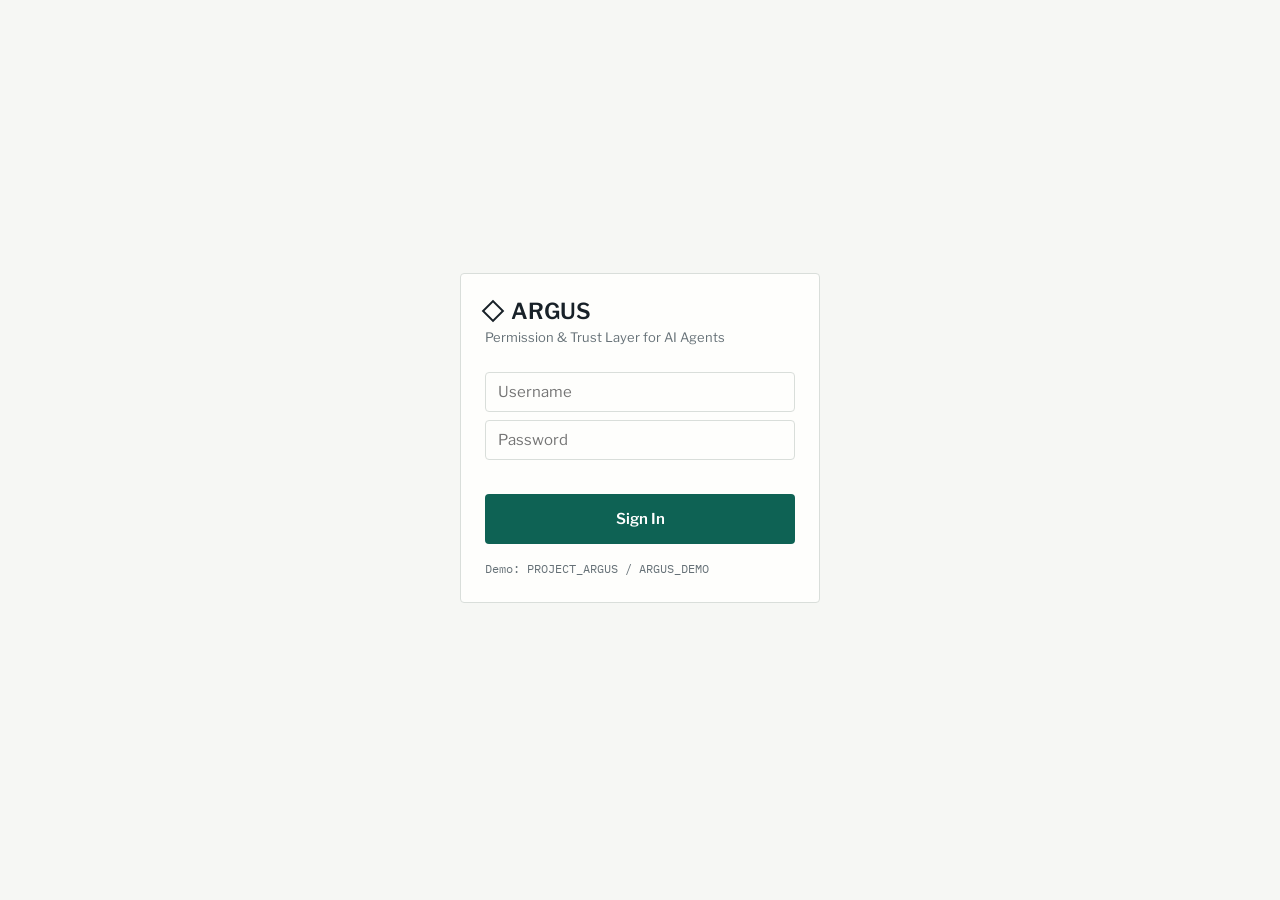
==== commit 93b28719: "feat(frontend): Phase 8 UX polish — 11 handoff tasks Implements BALDWIN_HANDOFF_PHASE8_POLISH.md, ad" ====
--- a/frontend/index.html
+++ b/frontend/index.html
@@ -25,12 +25,12 @@
 </div>
 
 <div id="workbench-page" class="page">
-  <nav class="app-nav" aria-label="Primary">
-    <div class="app-nav-left">
-      <span class="brand-mark"></span>
-      <span class="brand-name">ARGUS</span>
-      <span class="breadcrumb-sep">/</span>
-      <span class="breadcrumb-page">Decision Workbench</span>
+  <nav class="app-nav">
+    <div class="app-nav-left">
+      <span class="brand-mark"></span>
+      <span class="brand-name">ARGUS</span>
+      <span class="breadcrumb-sep">/</span>
+      <span class="breadcrumb-page">Workbench</span>
     </div>
     <div class="app-nav-right">
       <a class="nav-link" data-page="audit">Audit Trail</a>
@@ -53,12 +53,26 @@
       <div class="inbox-header">
         <span class="inbox-title">Inbox &middot; Read-only</span>
         <span class="inbox-count" id="inbox-count">0</span>
+        <div id="inbox-filter-toggle" class="inbox-filter-toggle">
+          <button class="filter-btn active" data-filter="all">All</button>
+          <button class="filter-btn" data-filter="unread">Unread</button>
+        </div>
       </div>
       <div id="inbox-loader" class="skeleton-text" style="width:100%;height:64px;" hidden></div>
       <div id="inbox-items"></div>
+      <div id="inbox-pagination" class="inbox-pagination"></div>
     </section>
 
     <section class="command-panel">
+      <div id="selected-email-preview" class="email-preview-card" hidden>
+        <div class="preview-header">
+          <h4 id="preview-sender">From: —</h4>
+          <button class="preview-close" id="preview-close" aria-label="Clear selection">×</button>
+        </div>
+        <div class="preview-subject" id="preview-subject">Subject: —</div>
+        <div class="preview-snippet" id="preview-snippet"></div>
+      </div>
+
       <p class="command-label">Your command</p>
       <div class="card" style="margin-bottom: var(--spacing-md);">
         <textarea id="command-input" placeholder="e.g., 'Reply saying I'll be there.'" maxlength="500" rows="2"></textarea>
@@ -75,7 +89,6 @@
         <div class="proposal-row"><span class="proposal-row-label">Action</span><span class="proposal-row-value" id="proposal-action"></span></div>
         <div class="proposal-row" id="proposal-to-row"><span class="proposal-row-label">To</span><span class="proposal-row-value" id="proposal-to"></span></div>
         <div class="proposal-row" id="proposal-subject-row"><span class="proposal-row-label">Subject</span><span class="proposal-row-value" id="proposal-subject"></span></div>
-        <p class="proposal-disclaimer">ARGUS does not send. This is a proposal only.</p>
       </div>
 
       <div id="decision-card" class="card decision-card" hidden>
@@ -101,35 +114,22 @@
             <line id="gauge-ceiling" x1="110" y1="120" x2="110" y2="40" class="gauge-ceiling-marker"/>
           </svg>
           <div class="gauge-readout">
-            <div class="gauge-mode" id="gauge-mode" hidden>TOTAL TRUST</div>
+            <div class="gauge-value" id="gauge-value">40</div>
             <div class="gauge-label" id="gauge-label">Developing</div>
           </div>
         </div>
-        <div class="gauge-meta" id="gauge-meta">
+        <div class="gauge-meta">
           <div class="meta-row"><span>Trust ceiling</span><span id="meta-ceiling"></span></div>
           <div class="meta-row"><span>Overall modifier</span><span id="meta-modifier"></span></div>
           <div class="meta-row recovery-row" id="meta-recovery" hidden><span>Stabilizing — </span><span id="recovery-detail"></span></div>
         </div>
-        <div class="trust-strip-section">
-          <div class="trust-strip-header">All action types</div>
-          <button type="button" id="total-trust-chip" class="total-chip">
-            <span class="total-chip-label">Total trust</span>
-            <span class="total-chip-band" id="total-chip-band"></span>
-          </button>
-          <div id="trust-strip" class="trust-strip"></div>
-        </div>
       </div>
     </section>
   </div>
-
-  <section id="queue-panel" class="card">
-    <h3>Queue</h3>
-    <div id="queue-items"></div>
-  </section>
 </div>
 
 <div id="audit-page" class="page">
-  <nav class="app-nav" aria-label="Primary">
+  <nav class="app-nav">
     <div class="app-nav-left">
       <span class="brand-mark"></span>
       <span class="brand-name">ARGUS</span>
@@ -147,30 +147,24 @@
   </nav>
   <div class="audit-content">
     <h2>Audit Trail</h2>
-    <p class="tagline">Every evaluation is recorded. Rows are clickable to inspect the full event. Nothing here animates.</p>
+    <p class="tagline">Every evaluation is recorded. Click any row to see the full event details.</p>
     <div class="audit-toolbar">
       <p id="audit-summary" class="command-context"></p>
       <button id="audit-verify-btn" class="btn-secondary" style="width:auto;">Verify chain integrity</button>
     </div>
     <p id="audit-verify-result" class="proposal-hint"></p>
-    <div class="table-scroll">
-      <table class="audit-table">
-        <thead>
-          <tr><th scope="col">Timestamp</th><th scope="col">Action</th><th scope="col">Outcome</th><th scope="col">Actor</th></tr>
-        </thead>
-        <tbody id="audit-tbody"></tbody>
-      </table>
-    </div>
-    <div id="audit-replay-panel" class="card" hidden style="margin-top: var(--spacing-lg);">
-      <div class="card-header">Replay</div>
-      <p id="audit-replay-label" class="proposal-hint"></p>
-      <pre id="audit-replay-events" class="trace-pre"></pre>
-    </div>
+    <div class="audit-filter-row">
+      <label for="audit-action-filter">Filter by reason / event:</label>
+      <select id="audit-action-filter">
+        <option value="">All</option>
+      </select>
+    </div>
+    <div id="audit-groups"></div>
   </div>
 </div>
 
 <div id="trust-page" class="page">
-  <nav class="app-nav" aria-label="Primary">
+  <nav class="app-nav">
     <div class="app-nav-left">
       <span class="brand-mark"></span>
       <span class="brand-name">ARGUS</span>
@@ -188,6 +182,7 @@
   </nav>
   <div class="audit-content">
     <h2>Trust History</h2>
+    <p class="page-description">Track how trust scores evolve for each action type over time. Once you approve actions and ARGUS executes them, their trust evolution appears here.</p>
     <p class="command-label" style="margin: var(--spacing-lg) 0 var(--spacing-sm);">Action type</p>
     <select id="trust-action-type"></select>
     <div id="trust-graph-container" style="margin-top: var(--spacing-lg);">
@@ -198,12 +193,12 @@
 </div>
 
 <div id="templates-page" class="page">
-  <nav class="app-nav" aria-label="Primary">
-    <div class="app-nav-left">
-      <span class="brand-mark"></span>
-      <span class="brand-name">ARGUS</span>
-      <span class="breadcrumb-sep">/</span>
-      <span class="breadcrumb-page">Communication Boundaries</span>
+  <nav class="app-nav">
+    <div class="app-nav-left">
+      <span class="brand-mark"></span>
+      <span class="brand-name">ARGUS</span>
+      <span class="breadcrumb-sep">/</span>
+      <span class="breadcrumb-page">Templates</span>
     </div>
     <div class="app-nav-right">
       <a class="nav-link" data-page="workbench">Workbench</a>
@@ -215,7 +210,7 @@
     </div>
   </nav>
   <div class="audit-content">
-    <h2>Communication Boundaries</h2>
+    <h2>Templates</h2>
     <p class="tagline">Structural writing-style limits per contact and/or action. Validator-enforced, not an "AI humanizer."</p>
 
     <div class="card template-form-card">
@@ -315,12 +310,12 @@
 </div>
 
 <div id="executions-page" class="page">
-  <nav class="app-nav" aria-label="Primary">
-    <div class="app-nav-left">
-      <span class="brand-mark"></span>
-      <span class="brand-name">ARGUS</span>
-      <span class="breadcrumb-sep">/</span>
-      <span class="breadcrumb-page">Execution Status</span>
+  <nav class="app-nav">
+    <div class="app-nav-left">
+      <span class="brand-mark"></span>
+      <span class="brand-name">ARGUS</span>
+      <span class="breadcrumb-sep">/</span>
+      <span class="breadcrumb-page">Executions</span>
     </div>
     <div class="app-nav-right">
       <a class="nav-link" data-page="workbench">Workbench</a>
@@ -332,15 +327,25 @@
     </div>
   </nav>
   <div class="audit-content">
-    <h2>Execution Status</h2>
-    <p class="tagline">Live pipeline for approved actions ARGUS is sending. On any uncertainty, it stops and asks — never a silent double-send or lost email.</p>
-    <button id="executions-tick-btn" class="btn-secondary" style="width:auto; margin: var(--spacing-md) 0;">Process now</button>
-    <div id="execution-list"></div>
+    <h2>Executions</h2>
+
+    <section id="approval-queue-section" class="execution-section">
+      <h3>Approval Queue</h3>
+      <p class="section-description">Pending your decision. Review and approve actions before they execute. Approved actions move to execution below.</p>
+      <div id="queue-items"></div>
+    </section>
+
+    <section id="live-execution-section" class="execution-section">
+      <h3>Live Execution</h3>
+      <p class="section-description">Actions in progress. Watch the live pipeline as ARGUS sends approved actions. On any uncertainty, execution stops and asks — never a silent double-send or lost email.</p>
+      <button id="executions-tick-btn" class="btn-secondary" style="width:auto; margin: 0 0 var(--spacing-md);">Process now</button>
+      <div id="execution-list"></div>
+    </section>
   </div>
 </div>
 
 <div id="settings-page" class="page">
-  <nav class="app-nav" aria-label="Primary">
+  <nav class="app-nav">
     <div class="app-nav-left">
       <span class="brand-mark"></span>
       <span class="brand-name">ARGUS</span>
@@ -361,12 +366,15 @@
 
     <div class="card" style="margin-top: var(--spacing-lg);">
       <div class="card-header">Policy Profile</div>
+      <!-- NOTE (Task 9b): Policy Profile selection is currently visual-only.
+           Clarify with Kayden whether this should control backend trust decisions
+           (no POST /api/profile endpoint exists yet). -->
       <div class="profile-switcher" id="profile-switcher">
         <button class="profile-opt" data-profile="Strict">Strict</button>
         <button class="profile-opt" data-profile="Balanced">Balanced</button>
         <button class="profile-opt" data-profile="Autonomous">Autonomous</button>
       </div>
-      <p class="proposal-hint" style="margin-top: var(--spacing-sm);">Sets the default trust ceiling applied to new decisions.</p>
+      <p class="proposal-hint" style="margin-top: var(--spacing-sm);">Visual preference only — <code>POST /api/profile</code> does not exist on the backend yet, so this does not change which trust ceiling actually applies server-side.</p>
     </div>
 
     <div class="card">
@@ -375,7 +383,17 @@
         <button id="estop-btn" class="btn-secondary estop-btn">Engage emergency stop</button>
         <span class="status-line" id="estop-status"><span class="dot dot-green"></span> System armed</span>
       </div>
-      <p class="proposal-hint" style="margin-top: var(--spacing-sm);">Immediately halts new proposals and pending approvals across this session.</p>
+      <p class="proposal-hint" style="margin-top: var(--spacing-sm);">Visual/local control — disables Generate Proposal and Approve/Reject in this browser session. <code>POST /api/emergency/stop</code> does not exist on the backend yet.</p>
+    </div>
+
+    <div class="card">
+      <div class="card-header">Execution Delay</div>
+      <p class="proposal-hint">High-risk actions (delete, send, forward, reply) wait before executing, giving you time to review. Adjust how long that window is.</p>
+      <div class="delay-row">
+        <input type="range" id="execution-delay-slider" min="1" max="4" value="4">
+        <span id="execution-delay-display">4 minutes</span>
+      </div>
+      <p class="proposal-hint" style="margin-top: var(--spacing-sm);">Preference saved locally for now — the backend enforcement of this delay arrives in Phase 8 Part 5.</p>
     </div>
 
     <div class="card">
@@ -398,8 +416,13 @@
     </div>
 
     <div class="card">
+      <div class="card-header">Google Calendar</div>
+      <p class="status-line"><span class="dot dot-amber"></span> Not built yet — Phase 6 not started.</p>
+    </div>
+
+    <div class="card">
       <div class="card-header">Private Contacts</div>
-      <p class="proposal-hint">ARGUS will not read or act on emails involving these people.</p>
+      <p class="proposal-hint">ARGUS will not read or act on emails involving these people. Stored locally — backend enforcement at proposal time requires Phase 8.</p>
       <div class="contact-add-row">
         <input type="text" id="contact-add-input" placeholder="Name or email address">
         <button id="contact-add-btn" class="btn-secondary" style="width:auto;">Add</button>
--- a/frontend/css/style.css
+++ b/frontend/css/style.css
@@ -6,39 +6,23 @@
 @import url('https://fonts.googleapis.com/css2?family=Libre+Franklin:wght@400;500;600;700&family=IBM+Plex+Mono:wght@400;500;600&display=swap');
 
 :root {
-  /* Brand accent — ink navy. The single filled-navy element per view is the
-     primary button; accent also carries brand mark, avatar, selected state,
-     focus ring, and the (flattened) trust gauge arc. */
-  --color-accent: #1D3557;
-  --color-accent-hover: #16293F;
-
-  --color-ink: #1B2330;
-  --color-secondary-ink: #5B6B80;
-  --color-canvas: #F6F5F1;
-  --color-surface: #FFFFFF;
-  --color-slate-surface: #F3F3EF;
-  --color-hairline: #D9DBE0;
-  /* "Strong" border is a light 2px keyline (#C7CCD3), not a dark rule — the
-     Policy Decision card earns emphasis from the keyline + large badge, not a
-     heavy outline. */
-  --color-strong-keyline: #C7CCD3;
-
-  /* Semantic decision states — muted, never neon. text / soft-bg / rule / dot. */
-  --color-evergreen: #1F5C43;
-  --color-evergreen-soft: #E7F0EA;
-  --color-evergreen-rule: #C2D8CB;
-  --color-evergreen-dot: #2F7D57;
-  --color-amber: #8A5A14;
-  --color-amber-soft: #F6EDD9;
-  --color-amber-rule: #E6D3A8;
-  --color-amber-dot: #B07D1F;
-  --color-oxblood: #7A2E2E;
-  --color-oxblood-soft: #F3E6E3;
-  --color-oxblood-rule: #E0C4BF;
-  --color-oxblood-dot: #9A4040;
-
-  --color-proposal-tint: #EEF1F4;
-  --color-proposal-rule: #D8DDE4;
+  --color-ink: #182128;
+  --color-secondary-ink: #667177;
+  --color-canvas: #F6F7F4;
+  --color-surface: #FEFEFC;
+  --color-slate-surface: #EEF1EE;
+  --color-hairline: #D9DEDA;
+  --color-strong-keyline: #293941;
+
+  --color-evergreen: #0E6254;
+  --color-evergreen-soft: #DDECE6;
+  --color-amber: #98520A;
+  --color-amber-soft: #F7EDD8;
+  --color-oxblood: #7D2D32;
+  --color-oxblood-soft: #F5E7E6;
+
+  --color-proposal-tint: #EDF3F4;
+  --color-proposal-rule: #AFC4CA;
 
   --font-sans: 'Libre Franklin', 'Segoe UI', Arial, sans-serif;
   --font-mono: 'IBM Plex Mono', ui-monospace, 'SFMono-Regular', Consolas, monospace;
@@ -89,7 +73,7 @@
 a { color: var(--color-evergreen); }
 
 :focus-visible {
-  outline: 2px solid var(--color-accent);
+  outline: 2px solid var(--color-evergreen);
   outline-offset: 2px;
 }
 
@@ -106,20 +90,15 @@
 
 .card.proposal-card {
   background: var(--color-proposal-tint);
-  border: 1px solid var(--color-proposal-rule);
-}
-
-/* Policy Decision — center of gravity: white surface, light 2px keyline, and a
-   larger badge than anywhere else on the page. "What code decided." */
+  border-left: 2px solid var(--color-proposal-rule);
+  border-right: 1px solid var(--color-hairline);
+  border-top: 1px solid var(--color-hairline);
+  border-bottom: 1px solid var(--color-hairline);
+}
+
 .card.decision-card {
   border: 2px solid var(--color-strong-keyline);
 }
-.decision-card .decision-badge {
-  font-size: 15px;
-  padding: 9px 16px;
-  letter-spacing: 0.05em;
-}
-.decision-card .decision-badge::before { width: 10px; height: 10px; }
 
 .card-header {
   font-family: var(--font-mono);
@@ -158,115 +137,54 @@
   background-color: currentColor;
 }
 
-/* Muted state badges: soft fill + same-family rule + a distinct mid-tone square
-   dot. State is always carried by the word + color + dot, never color alone. */
-.decision-badge.allow { background: var(--color-evergreen-soft); color: var(--color-evergreen); border: 1px solid var(--color-evergreen-rule); }
-.decision-badge.gated { background: var(--color-amber-soft); color: var(--color-amber); border: 1px solid var(--color-amber-rule); }
-.decision-badge.block { background: var(--color-oxblood-soft); color: var(--color-oxblood); border: 1px solid var(--color-oxblood-rule); }
+.decision-badge.allow { background: var(--color-evergreen-soft); color: var(--color-evergreen); border: 1px solid var(--color-evergreen); }
+.decision-badge.gated { background: var(--color-amber-soft); color: var(--color-amber); border: 1px solid var(--color-amber); }
+.decision-badge.block { background: var(--color-oxblood-soft); color: var(--color-oxblood); border: 1px solid var(--color-oxblood); }
 .decision-badge.config { background: var(--color-slate-surface); color: var(--color-secondary-ink); border: 1px solid var(--color-hairline); }
-.decision-badge.allow::before { background-color: var(--color-evergreen-dot); }
-.decision-badge.gated::before { background-color: var(--color-amber-dot); }
-.decision-badge.block::before { background-color: var(--color-oxblood-dot); }
 
 /* ── top nav (breadcrumb + page links + avatar) ───────────────────────── */
 .app-nav {
   display: flex;
   align-items: center;
   justify-content: space-between;
-  gap: var(--spacing-md);
   padding: var(--spacing-md) var(--spacing-lg);
   border-bottom: 1px solid var(--color-hairline);
   background: var(--color-surface);
-  position: sticky;
-  top: 0;
-  z-index: 50;
-  flex-wrap: wrap;
 }
 .app-nav-left { display: flex; align-items: center; gap: var(--spacing-sm); }
-/* Brand mark — diamond-in-diamond: an outlined rotated square with a small
-   filled square centered inside it (both rotate together → diamond glyph). */
 .brand-mark {
   display: inline-flex;
-  align-items: center;
-  justify-content: center;
-  width: 18px; height: 18px;
-  border: 2px solid var(--color-accent);
+  width: 16px; height: 16px;
+  border: 2px solid var(--color-ink);
   transform: rotate(45deg);
   flex-shrink: 0;
-}
-.brand-mark::before {
-  content: "";
-  width: 6px; height: 6px;
-  background: var(--color-accent);
 }
 .brand-name {
   font-weight: 700;
   font-size: 16px;
-  letter-spacing: 0.18em;
-  color: var(--color-ink);
+  letter-spacing: 0.06em;
 }
 .breadcrumb-sep { color: var(--color-hairline); margin: 0 4px; }
 .breadcrumb-page { color: var(--color-secondary-ink); font-size: 15px; }
-.app-nav-right { display: flex; align-items: center; gap: var(--spacing-lg); flex-wrap: wrap; row-gap: var(--spacing-sm); }
+.app-nav-right { display: flex; align-items: center; gap: var(--spacing-lg); }
 .nav-link {
   font-size: 14px;
   color: var(--color-secondary-ink);
   text-decoration: none;
   cursor: pointer;
 }
-.nav-link:hover { color: var(--color-ink); }
-.nav-link.active { color: var(--color-accent); font-weight: 600; }
+.nav-link:hover, .nav-link.active { color: var(--color-ink); }
 .avatar {
   width: 28px; height: 28px;
   border-radius: 50%;
-  background: var(--color-accent);
+  background: var(--color-ink);
   color: var(--color-surface);
   display: flex; align-items: center; justify-content: center;
   font-size: 11px;
   font-weight: 600;
   font-family: var(--font-mono);
   flex-shrink: 0;
-  cursor: pointer;
-}
-.avatar:hover { opacity: 0.88; }
-
-/* ── account dropdown (avatar menu) ───────────────────────────────────────── */
-.avatar-wrap { position: relative; display: inline-flex; }
-.avatar-menu {
-  position: absolute;
-  top: calc(100% + 8px);
-  right: 0;
-  min-width: 210px;
-  background: var(--color-surface);
-  border: 1px solid var(--color-hairline);
-  border-radius: 4px;
-  box-shadow: 0 4px 14px rgba(24, 33, 48, 0.10);
-  padding: 6px;
-  z-index: 100;
-}
-.avatar-menu-head {
-  padding: 8px 10px 10px;
-  border-bottom: 1px solid var(--color-hairline);
-  margin-bottom: 6px;
-}
-.avatar-menu-name { font-family: var(--font-mono); font-size: 12px; font-weight: 600; color: var(--color-ink); }
-.avatar-menu-sub { font-size: 12px; color: var(--color-secondary-ink); margin-top: 2px; }
-.avatar-menu-item {
-  display: flex;
-  align-items: center;
-  gap: 8px;
-  width: 100%;
-  text-align: left;
-  background: transparent;
-  border: none;
-  border-radius: 4px;
-  padding: 9px 10px;
-  font-size: 14px;
-  font-weight: 500;
-  color: var(--color-ink);
-  min-height: auto;
-}
-.avatar-menu-item:hover { background: var(--color-slate-surface); opacity: 1; }
+}
 
 /* ── inbox panel ───────────────────────────────────────────────────────── */
 .inbox-header {
@@ -286,7 +204,48 @@
   font-family: var(--font-mono);
   font-size: 12px;
   color: var(--color-secondary-ink);
-}
+  margin-right: auto;
+  margin-left: var(--spacing-sm);
+}
+.inbox-filter-toggle { display: flex; gap: var(--spacing-xs); }
+.filter-btn, .pagination-btn {
+  padding: var(--spacing-xs) var(--spacing-sm);
+  border: 1px solid var(--color-hairline);
+  background: var(--color-surface);
+  border-radius: 4px;
+  cursor: pointer;
+  font-size: 12px;
+  color: var(--color-ink);
+  transition: background 0.15s, color 0.15s;
+}
+.filter-btn:hover, .pagination-btn:hover { background: var(--color-slate-surface); }
+.filter-btn.active, .pagination-btn.active {
+  background: var(--color-evergreen);
+  color: #fff;
+  border-color: var(--color-evergreen);
+}
+.inbox-pagination {
+  display: flex;
+  flex-wrap: wrap;
+  gap: var(--spacing-xs);
+  margin-top: var(--spacing-md);
+  justify-content: center;
+}
+
+/* ── selected email preview card (Task 6) ──────────────────────────────── */
+.email-preview-card {
+  padding: var(--spacing-md);
+  border: 1px solid var(--color-hairline);
+  border-radius: 6px;
+  background: var(--color-proposal-tint);
+  margin-bottom: var(--spacing-md);
+}
+.preview-header { display: flex; justify-content: space-between; align-items: center; margin-bottom: var(--spacing-sm); gap: var(--spacing-sm); }
+.preview-header h4 { font-size: 14px; color: var(--color-ink); word-break: break-word; }
+.preview-close { background: none; border: none; font-size: 20px; line-height: 1; cursor: pointer; color: var(--color-secondary-ink); padding: 0 var(--spacing-xs); }
+.preview-close:hover { color: var(--color-oxblood); }
+.preview-subject { font-weight: 600; font-size: 13px; margin-bottom: var(--spacing-xs); color: var(--color-ink); }
+.preview-snippet { font-size: 13px; color: var(--color-secondary-ink); line-height: 1.4; max-height: 4rem; overflow: hidden; }
 .inbox-item {
   border: 1px solid var(--color-hairline);
   border-radius: 4px;
@@ -295,7 +254,7 @@
   cursor: pointer;
 }
 .inbox-item:hover { border-color: var(--color-secondary-ink); }
-.inbox-item.selected { border: 2px solid var(--color-accent); }
+.inbox-item.selected { border: 2px solid var(--color-ink); }
 .inbox-item-head { display: flex; justify-content: space-between; align-items: baseline; }
 .inbox-item-sender { font-weight: 600; font-size: 14px; }
 .inbox-item-time { font-family: var(--font-mono); font-size: 12px; color: var(--color-secondary-ink); }
@@ -335,31 +294,7 @@
   color: var(--color-secondary-ink);
   white-space: nowrap;
 }
-/* AI Proposal — recessive layer of the Decision Spine: cool slate tint, full
-   border (no left-accent), slate marker. The model only suggests. */
-.proposal-block {
-  background: var(--color-proposal-tint);
-  border: 1px solid var(--color-proposal-rule);
-  border-radius: 4px;
-  padding: var(--spacing-lg);
-  margin-bottom: var(--spacing-lg);
-}
-.proposal-block .section-marker { color: var(--color-secondary-ink); }
-.proposal-disclaimer {
-  display: flex;
-  align-items: center;
-  gap: 7px;
-  margin-top: var(--spacing-md);
-  font-size: 12px;
-  font-style: italic;
-  color: var(--color-secondary-ink);
-}
-.proposal-disclaimer::before {
-  content: "";
-  width: 5px; height: 5px;
-  flex-shrink: 0;
-  background: var(--color-secondary-ink);
-}
+.proposal-block { margin-bottom: var(--spacing-lg); }
 .proposal-header-row {
   display: flex;
   justify-content: space-between;
@@ -383,7 +318,7 @@
 }
 .proposal-row {
   display: grid;
-  grid-template-columns: 120px minmax(0, 1fr);
+  grid-template-columns: 120px 1fr;
   gap: var(--spacing-md);
   padding: 6px 0;
 }
@@ -394,7 +329,7 @@
   text-transform: uppercase;
   color: var(--color-secondary-ink);
 }
-.proposal-row-value { font-size: 15px; word-break: break-word; }
+.proposal-row-value { font-size: 15px; }
 
 /* ── banners (error / info) ───────────────────────────────────────────── */
 .banner {
@@ -421,15 +356,10 @@
 /* ── workbench layout ─────────────────────────────────────────────────── */
 .workbench-grid {
   display: grid;
-  grid-template-columns: 340px 1fr;
+  grid-template-columns: 360px 1fr;
   gap: var(--spacing-xl);
   padding: var(--spacing-lg);
 }
-/* The decision spine reads as a single vertical column, not a full-width sprawl. */
-.command-panel { max-width: 680px; width: 100%; }
-/* Let both columns shrink below their content's intrinsic width so nowrap
-   inbox snippets truncate (ellipsis) instead of forcing the track wide. */
-.workbench-grid > section { min-width: 0; }
 @media (max-width: 1024px) {
   .workbench-grid { grid-template-columns: 1fr; }
 }
@@ -446,12 +376,25 @@
   width: 360px;
   text-align: left;
 }
-.login-mark { display: flex; align-items: center; gap: 13px; margin-bottom: 4px; }
-.login-mark h1 { font-size: 24px; letter-spacing: 0.2em; }
-/* Larger hero mark on login only — the nav keeps the compact 18px diamond. */
-.login-mark .brand-mark { width: 28px; height: 28px; }
-.login-mark .brand-mark::before { width: 9px; height: 9px; }
+.login-mark { display: flex; align-items: center; gap: 10px; margin-bottom: 4px; }
+.login-mark h1 { font-size: 22px; }
 .tagline { color: var(--color-secondary-ink); font-size: 13px; margin-bottom: var(--spacing-lg); }
+.page-description { color: var(--color-secondary-ink); font-size: 14px; line-height: 1.6; margin-bottom: var(--spacing-lg); max-width: 70ch; }
+.delay-row { display: flex; align-items: center; gap: var(--spacing-md); margin-top: var(--spacing-sm); }
+.delay-row input[type="range"] { width: 200px; accent-color: var(--color-evergreen); }
+#execution-delay-display { font-weight: 600; font-size: 14px; min-width: 90px; }
+
+/* ── NEEDS_CLARIFICATION note (Task 11) ────────────────────────────────── */
+.clarify-note {
+  display: block;
+  margin-top: var(--spacing-sm);
+  padding: var(--spacing-sm) var(--spacing-md);
+  background: var(--color-amber-soft);
+  border-left: 3px solid var(--color-amber);
+  border-radius: 4px;
+  color: var(--color-amber);
+  font-size: 14px;
+}
 #login-form input { margin-bottom: var(--spacing-sm); }
 .login-error { min-height: 18px; color: var(--color-oxblood); font-size: 13px; margin: 0 0 var(--spacing-sm); }
 .hint { margin-top: var(--spacing-md); font-size: 12px; color: var(--color-secondary-ink); font-family: var(--font-mono); }
@@ -464,21 +407,70 @@
 #reject-reason-form { margin-top: var(--spacing-sm); }
 #reject-reason-form textarea { margin-bottom: var(--spacing-sm); }
 
-/* ── queue panel ───────────────────────────────────────────────────────── */
-#queue-panel { margin: 0 var(--spacing-lg) var(--spacing-lg); }
-#queue-panel h3 { margin-bottom: var(--spacing-md); }
+/* ── executions page: consolidated approval queue + live execution (Task 1) ─ */
+.execution-section {
+  margin-bottom: var(--spacing-xl);
+  padding: var(--spacing-lg);
+  border: 1px solid var(--color-hairline);
+  border-radius: 8px;
+  background: var(--color-surface);
+}
+.execution-section h3 { margin-bottom: var(--spacing-sm); }
+.section-description {
+  margin: 0 0 var(--spacing-lg) 0;
+  font-size: 14px;
+  color: var(--color-secondary-ink);
+  line-height: 1.5;
+}
+
+/* ── approval queue items ──────────────────────────────────────────────── */
 .queue-item {
   display: flex;
-  align-items: center;
-  justify-content: space-between;
-  gap: var(--spacing-md);
-  padding: var(--spacing-sm) 0;
+  flex-direction: column;
+  gap: var(--spacing-sm);
+  padding: var(--spacing-md) 0;
   border-bottom: 1px solid var(--color-hairline);
-  cursor: pointer;
 }
 .queue-item:last-child { border-bottom: none; }
+.queue-item-head { display: flex; align-items: center; gap: var(--spacing-md); }
 .queue-item-action { font-family: var(--font-mono); font-size: 13px; }
 .queue-item-expiry { font-size: 12px; color: var(--color-secondary-ink); margin-left: auto; }
+.queue-item-expiry.is-urgent { color: var(--color-oxblood); font-weight: 600; }
+.queue-item-expiry.is-expired { color: var(--color-secondary-ink); font-style: italic; }
+.queue-item-controls { display: flex; gap: var(--spacing-sm); }
+.queue-item-controls .btn-primary, .queue-item-controls .btn-secondary { width: auto; }
+.queue-reject-form { display: flex; flex-direction: column; gap: var(--spacing-sm); }
+.queue-reject-form textarea {
+  width: 100%; min-height: 60px; padding: var(--spacing-sm);
+  border: 1px solid var(--color-hairline); border-radius: 6px;
+  font-family: var(--font-sans); font-size: 14px; resize: vertical;
+}
+.queue-item-status { font-size: 13px; color: var(--color-secondary-ink); }
+
+/* Disabled (e.g. expired) action buttons — visibly inert. */
+.btn-primary.is-disabled, .btn-secondary.is-disabled {
+  opacity: 0.5; cursor: not-allowed;
+  background: var(--color-slate-surface); color: var(--color-secondary-ink);
+  border-color: var(--color-hairline);
+}
+
+.decision-badge.allow {
+  background: var(--color-evergreen-soft);
+  color: var(--color-evergreen);
+  border: 1px solid var(--color-evergreen);
+}
+
+.decision-badge.gated {
+  background: var(--color-amber-soft);
+  color: var(--color-amber);
+  border: 1px solid var(--color-amber);
+}
+
+.decision-badge.block {
+  background: var(--color-oxblood-soft);
+  color: var(--color-oxblood);
+  border: 1px solid var(--color-oxblood);
+}
 
 input, textarea, select {
   font-family: var(--font-sans);
@@ -510,23 +502,21 @@
 button:disabled { opacity: 0.5; cursor: not-allowed; }
 
 .btn-primary {
-  background: var(--color-accent);
+  background: var(--color-evergreen);
   color: white;
   width: 100%;
   padding: 16px;
   min-height: 48px;
 }
-.btn-primary:hover { background: var(--color-accent-hover); opacity: 1; }
 
 .btn-secondary {
   background: var(--color-surface);
   color: var(--color-ink);
-  border: 1px solid var(--color-strong-keyline);
+  border: 1px solid var(--color-ink);
   width: 100%;
   padding: 16px;
   min-height: 48px;
 }
-.btn-secondary:hover { background: var(--color-slate-surface); opacity: 1; }
 
 .label {
   font-weight: 600;
@@ -536,12 +526,17 @@
   font-family: var(--font-mono);
 }
 
-/* Skeleton loaders — flat, no moving gradient (the visual direction forbids
-   glows/gradients; loaders read as quiet placeholders, not animation). */
+/* Skeleton loaders */
+@keyframes shimmer {
+  0% { background-position: -100% 0; }
+  100% { background-position: 100% 0; }
+}
+
 .skeleton-text {
   height: 16px;
-  background: var(--color-slate-surface);
-  border: 1px solid var(--color-hairline);
+  background: linear-gradient(90deg, var(--color-hairline) 0%, var(--color-slate-surface) 50%, var(--color-hairline) 100%);
+  background-size: 200% 100%;
+  animation: shimmer 1.5s infinite;
   border-radius: 4px;
   margin-bottom: 8px;
 }
@@ -588,144 +583,23 @@
 .gauge-wrap { position: relative; display: inline-block; }
 .gauge-svg { width: 220px; height: 140px; }
 .gauge-track { fill: none; stroke: var(--color-hairline); stroke-width: 14; }
-/* Flat instrument: solid accent arc, no color interpolation/glow. Only the fill
-   position eases in. The numeric score is intentionally not shown — the band
-   label below is the readout. */
 .gauge-fill {
   fill: none;
-  stroke: var(--color-accent);
+  stroke: var(--color-evergreen);
   stroke-width: 14;
   stroke-linecap: round;
-  transition: stroke-dashoffset 0.6s ease;
+  transition: stroke-dashoffset 0.6s ease, stroke 0.6s ease;
 }
 .gauge-fill.is-loading { opacity: 0.4; }
-.gauge-ceiling-marker { stroke: var(--color-secondary-ink); stroke-width: 2; }
-.gauge-readout { position: absolute; left: 50%; bottom: 10px; transform: translateX(-50%); text-align: center; }
-.gauge-mode {
-  font-family: var(--font-mono);
-  font-size: 10px;
-  font-weight: 600;
-  letter-spacing: 0.08em;
-  text-transform: uppercase;
-  color: var(--color-secondary-ink);
-  margin-bottom: 1px;
-}
-.gauge-label {
-  font-family: var(--font-mono);
-  font-size: 15px;
-  font-weight: 600;
-  letter-spacing: 0.06em;
-  text-transform: uppercase;
-  color: var(--color-ink);
-}
+.gauge-ceiling-marker { stroke: var(--color-strong-keyline); stroke-width: 2; }
+.gauge-readout { position: absolute; left: 50%; bottom: 6px; transform: translateX(-50%); text-align: center; }
+.gauge-value { font-family: var(--font-mono); font-size: 28px; font-weight: 600; color: var(--color-ink); }
+.gauge-label { font-size: 12px; color: var(--color-secondary-ink); }
 .gauge-meta { margin-top: var(--spacing-md); text-align: left; }
 .meta-row { display: flex; justify-content: space-between; font-size: 13px; padding: 4px 0; color: var(--color-secondary-ink); }
 .meta-row span:last-child { color: var(--color-ink); font-family: var(--font-mono); font-size: 12px; }
 .recovery-row { color: var(--color-amber); }
 .recovery-row span:last-child { color: var(--color-amber); font-family: var(--font-sans); }
-
-/* ── all-actions trust strip (under the contextual gauge) ─────────────────── */
-.trust-strip-section {
-  margin-top: var(--spacing-md);
-  padding-top: var(--spacing-md);
-  border-top: 1px solid var(--color-hairline);
-  text-align: left;
-}
-.trust-strip-header {
-  font-family: var(--font-mono);
-  font-size: 11px;
-  letter-spacing: 0.06em;
-  text-transform: uppercase;
-  color: var(--color-secondary-ink);
-  margin-bottom: var(--spacing-sm);
-}
-/* Total trust chip — returns the headline gauge to the client-computed mean. */
-.total-chip {
-  display: flex;
-  align-items: center;
-  justify-content: space-between;
-  gap: 8px;
-  width: 100%;
-  background: var(--color-surface);
-  border: 1px solid var(--color-hairline);
-  border-radius: 4px;
-  padding: 9px 11px;
-  margin-bottom: var(--spacing-sm);
-  font-size: 13px;
-  font-weight: 600;
-  color: var(--color-ink);
-  min-height: auto;
-}
-.total-chip:hover { background: var(--color-slate-surface); opacity: 1; }
-.total-chip.is-active { border-color: var(--color-accent); color: var(--color-accent); }
-.total-chip-band {
-  font-family: var(--font-mono);
-  font-size: 11px;
-  font-weight: 500;
-  color: var(--color-secondary-ink);
-}
-.total-chip.is-active .total-chip-band { color: var(--color-accent); }
-
-.trust-strip {
-  display: grid;
-  grid-template-columns: repeat(2, minmax(0, 1fr));
-  gap: 6px;
-}
-.trust-strip-item {
-  border: 1px solid var(--color-hairline);
-  border-radius: 4px;
-  padding: 7px 9px;
-  background: var(--color-surface);
-  cursor: pointer;
-}
-.trust-strip-item:hover { border-color: var(--color-secondary-ink); }
-.trust-strip-item.is-current { border-color: var(--color-accent); }
-.trust-strip-item.is-current .ts-action { color: var(--color-accent); font-weight: 600; }
-.ts-top { display: flex; align-items: baseline; justify-content: space-between; gap: 6px; }
-.ts-action {
-  font-family: var(--font-mono);
-  font-size: 11px;
-  color: var(--color-ink);
-  overflow: hidden;
-  text-overflow: ellipsis;
-  white-space: nowrap;
-}
-.ts-band {
-  font-family: var(--font-mono);
-  font-size: 10px;
-  color: var(--color-secondary-ink);
-  white-space: nowrap;
-  flex: none;
-}
-.ts-bar {
-  height: 4px;
-  margin-top: 6px;
-  border-radius: 2px;
-  background: var(--color-slate-surface);
-  overflow: hidden;
-}
-.ts-bar > span { display: block; height: 100%; background: var(--color-accent); }
-
-/* ── clarification note (calm request for input, NOT an error) ────────────── */
-.clarify-note {
-  display: flex;
-  align-items: flex-start;
-  gap: 8px;
-  margin-top: var(--spacing-md);
-  padding: var(--spacing-sm) var(--spacing-md);
-  background: var(--color-slate-surface);
-  border: 1px solid var(--color-hairline);
-  border-radius: 4px;
-  font-size: 13px;
-  line-height: 1.5;
-  color: var(--color-ink);
-}
-.clarify-note .clarify-mark {
-  width: 8px; height: 8px;
-  flex: none;
-  margin-top: 5px;
-  background: var(--color-secondary-ink);
-}
 
 /* ── decision card extras: trust delta / containment / trace ────────────── */
 .decision-delta { font-family: var(--font-mono); font-size: 13px; color: var(--color-secondary-ink); margin-top: var(--spacing-sm); }
@@ -761,7 +635,7 @@
   padding: 10px 16px;
   min-height: auto;
 }
-.profile-opt.active { background: var(--color-slate-surface); color: var(--color-accent); border: 2px solid var(--color-accent); }
+.profile-opt.active { background: var(--color-evergreen-soft); color: var(--color-evergreen); border-color: var(--color-evergreen); }
 .estop-row { display: flex; align-items: center; gap: var(--spacing-lg); flex-wrap: wrap; margin-top: var(--spacing-sm); }
 .estop-btn { width: auto; min-height: auto; padding: 12px 20px; background: var(--color-oxblood-soft); color: var(--color-oxblood); border: 1px solid var(--color-oxblood); }
 .estop-btn.is-active { background: var(--color-oxblood); color: white; }
@@ -885,19 +759,90 @@
 .audit-table tr:hover td { background: var(--color-slate-surface); cursor: pointer; }
 .audit-table .timestamp-cell { font-family: var(--font-mono); font-size: 12px; color: var(--color-secondary-ink); white-space: nowrap; }
 
-/* Horizontal-scroll guard so wide tables never blow out the viewport on
-   tablet/mobile widths. */
-.table-scroll { width: 100%; overflow-x: auto; }
-.table-scroll .audit-table { min-width: 640px; }
-
-/* ── narrow-width adjustments (tablet / mobile) ───────────────────────────── */
-@media (max-width: 720px) {
-  .app-nav-right { gap: var(--spacing-md); }
-  .nav-link { font-size: 13px; }
-  .audit-content { padding: var(--spacing-lg) var(--spacing-md); }
-}
-@media (max-width: 480px) {
-  .contact-add-row, #gmail-test-row, .estop-row { flex-direction: column; align-items: stretch; }
-  .contact-add-row .btn-secondary, #gmail-test-row .btn-secondary, .estop-row .estop-btn { width: 100%; }
-  .workbench-grid { padding: var(--spacing-md); gap: var(--spacing-lg); }
-}
+/* ── audit: filter + date-grouped collapsible rows (Task 7) ────────────── */
+.audit-filter-row { display: flex; align-items: center; gap: var(--spacing-sm); margin: var(--spacing-md) 0; font-size: 14px; color: var(--color-secondary-ink); }
+.audit-filter-row select {
+  padding: var(--spacing-xs) var(--spacing-sm);
+  border: 1px solid var(--color-hairline); border-radius: 4px;
+  background: var(--color-surface); font-family: var(--font-sans); font-size: 13px;
+}
+.audit-day-group { margin-bottom: var(--spacing-md); border: 1px solid var(--color-hairline); border-radius: 6px; overflow: hidden; }
+.audit-day-header {
+  width: 100%; padding: 10px var(--spacing-md);
+  background: var(--color-slate-surface); border: none; border-bottom: 1px solid var(--color-hairline);
+  text-align: left; cursor: pointer; font-weight: 600; font-size: 14px; color: var(--color-ink);
+}
+.audit-day-header:hover { background: var(--color-hairline); }
+.audit-day-body { display: flex; flex-direction: column; }
+.audit-row {
+  display: grid;
+  grid-template-columns: 7rem 1fr 6rem 7rem;
+  gap: var(--spacing-md); align-items: center;
+  padding: 10px var(--spacing-md);
+  border-bottom: 1px solid var(--color-hairline); cursor: pointer; transition: background 0.15s;
+}
+.audit-day-body .audit-row:last-child { border-bottom: none; }
+.audit-row:hover { background: var(--color-slate-surface); }
+.audit-timestamp { font-family: var(--font-mono); font-size: 12px; color: var(--color-secondary-ink); white-space: nowrap; }
+.audit-action { font-size: 13px; word-break: break-word; }
+.audit-actor { font-size: 13px; color: var(--color-secondary-ink); }
+
+/* ── audit replay modal (Task 7c) — selectors scoped to .modal so they never
+   bleed into the workbench's own <details>/<summary> trace block ─────────── */
+.modal {
+  position: fixed; inset: 0; background: rgba(24, 33, 40, 0.5);
+  display: flex; align-items: center; justify-content: center; z-index: 1000; padding: var(--spacing-md);
+}
+.modal-content {
+  background: var(--color-surface); border-radius: 8px; padding: var(--spacing-xl);
+  max-width: 640px; width: 100%; max-height: 80vh; overflow-y: auto; position: relative;
+}
+.modal-close { position: absolute; top: var(--spacing-md); right: var(--spacing-md); background: none; border: none; font-size: 22px; line-height: 1; cursor: pointer; color: var(--color-secondary-ink); }
+.modal-close:hover { color: var(--color-oxblood); }
+.modal-content h2 { margin-bottom: var(--spacing-lg); }
+.replay-summary { display: flex; flex-direction: column; gap: var(--spacing-sm); margin-bottom: var(--spacing-lg); }
+.replay-field { display: flex; justify-content: space-between; gap: var(--spacing-md); padding: var(--spacing-sm); background: var(--color-slate-surface); border-radius: 4px; font-size: 13px; }
+.replay-field label { font-weight: 600; min-width: 120px; }
+.replay-field span { text-align: right; word-break: break-word; }
+.replay-field .monospace { font-family: var(--font-mono); font-size: 12px; }
+.modal details summary { cursor: pointer; padding: var(--spacing-sm); background: var(--color-slate-surface); border-radius: 4px; font-size: 13px; }
+.modal details pre { background: var(--color-canvas); padding: var(--spacing-md); border-radius: 4px; overflow-x: auto; font-family: var(--font-mono); font-size: 12px; margin-top: var(--spacing-sm); }
+
+/* ── toast notifications (Task 3) ──────────────────────────────────────── */
+#toast-container {
+  position: fixed;
+  top: var(--spacing-md);
+  right: var(--spacing-md);
+  z-index: 9999;
+  display: flex;
+  flex-direction: column;
+  gap: var(--spacing-sm);
+}
+.toast {
+  display: flex;
+  align-items: center;
+  justify-content: space-between;
+  gap: var(--spacing-md);
+  padding: var(--spacing-md) var(--spacing-lg);
+  border-radius: 6px;
+  background: var(--color-evergreen);
+  color: #fff;
+  font-size: 14px;
+  box-shadow: 0 2px 8px rgba(0, 0, 0, 0.15);
+  animation: toast-slide-in 0.3s ease-out;
+}
+.toast-action {
+  background: rgba(255, 255, 255, 0.18);
+  border: 1px solid rgba(255, 255, 255, 0.4);
+  color: #fff;
+  padding: var(--spacing-xs) var(--spacing-sm);
+  border-radius: 4px;
+  cursor: pointer;
+  font-size: 13px;
+  white-space: nowrap;
+}
+.toast-action:hover { background: rgba(255, 255, 255, 0.3); }
+@keyframes toast-slide-in {
+  from { transform: translateX(100%); opacity: 0; }
+  to { transform: translateX(0); opacity: 1; }
+}
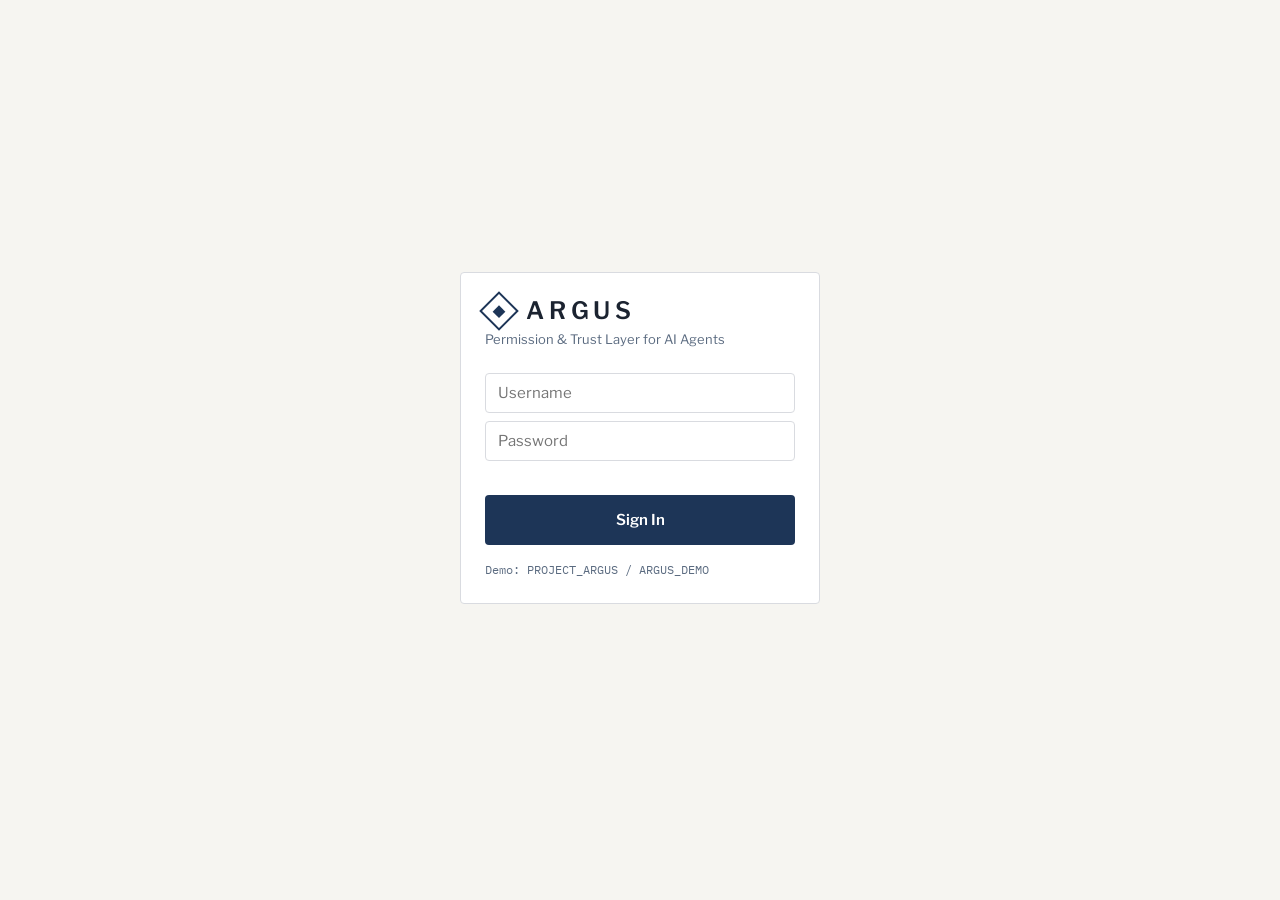
==== commit b2a5276c: "Merge remote-tracking branch 'origin/main' # Conflicts: #	frontend/css/style.css #	frontend/index.ht" ====
--- a/frontend/index.html
+++ b/frontend/index.html
@@ -25,7 +25,7 @@
 </div>
 
 <div id="workbench-page" class="page">
-  <nav class="app-nav">
+  <nav class="app-nav" aria-label="Primary">
     <div class="app-nav-left">
       <span class="brand-mark"></span>
       <span class="brand-name">ARGUS</span>
@@ -89,6 +89,7 @@
         <div class="proposal-row"><span class="proposal-row-label">Action</span><span class="proposal-row-value" id="proposal-action"></span></div>
         <div class="proposal-row" id="proposal-to-row"><span class="proposal-row-label">To</span><span class="proposal-row-value" id="proposal-to"></span></div>
         <div class="proposal-row" id="proposal-subject-row"><span class="proposal-row-label">Subject</span><span class="proposal-row-value" id="proposal-subject"></span></div>
+        <p class="proposal-disclaimer">ARGUS does not send. This is a proposal only.</p>
       </div>
 
       <div id="decision-card" class="card decision-card" hidden>
@@ -114,22 +115,30 @@
             <line id="gauge-ceiling" x1="110" y1="120" x2="110" y2="40" class="gauge-ceiling-marker"/>
           </svg>
           <div class="gauge-readout">
-            <div class="gauge-value" id="gauge-value">40</div>
+            <div class="gauge-mode" id="gauge-mode" hidden>TOTAL TRUST</div>
             <div class="gauge-label" id="gauge-label">Developing</div>
           </div>
         </div>
-        <div class="gauge-meta">
+        <div class="gauge-meta" id="gauge-meta">
           <div class="meta-row"><span>Trust ceiling</span><span id="meta-ceiling"></span></div>
           <div class="meta-row"><span>Overall modifier</span><span id="meta-modifier"></span></div>
           <div class="meta-row recovery-row" id="meta-recovery" hidden><span>Stabilizing — </span><span id="recovery-detail"></span></div>
         </div>
+        <div class="trust-strip-section">
+          <div class="trust-strip-header">All action types</div>
+          <button type="button" id="total-trust-chip" class="total-chip">
+            <span class="total-chip-label">Total trust</span>
+            <span class="total-chip-band" id="total-chip-band"></span>
+          </button>
+          <div id="trust-strip" class="trust-strip"></div>
+        </div>
       </div>
     </section>
   </div>
 </div>
 
 <div id="audit-page" class="page">
-  <nav class="app-nav">
+  <nav class="app-nav" aria-label="Primary">
     <div class="app-nav-left">
       <span class="brand-mark"></span>
       <span class="brand-name">ARGUS</span>
@@ -164,7 +173,7 @@
 </div>
 
 <div id="trust-page" class="page">
-  <nav class="app-nav">
+  <nav class="app-nav" aria-label="Primary">
     <div class="app-nav-left">
       <span class="brand-mark"></span>
       <span class="brand-name">ARGUS</span>
@@ -193,7 +202,7 @@
 </div>
 
 <div id="templates-page" class="page">
-  <nav class="app-nav">
+  <nav class="app-nav" aria-label="Primary">
     <div class="app-nav-left">
       <span class="brand-mark"></span>
       <span class="brand-name">ARGUS</span>
@@ -310,7 +319,7 @@
 </div>
 
 <div id="executions-page" class="page">
-  <nav class="app-nav">
+  <nav class="app-nav" aria-label="Primary">
     <div class="app-nav-left">
       <span class="brand-mark"></span>
       <span class="brand-name">ARGUS</span>
@@ -345,7 +354,7 @@
 </div>
 
 <div id="settings-page" class="page">
-  <nav class="app-nav">
+  <nav class="app-nav" aria-label="Primary">
     <div class="app-nav-left">
       <span class="brand-mark"></span>
       <span class="brand-name">ARGUS</span>
@@ -374,7 +383,7 @@
         <button class="profile-opt" data-profile="Balanced">Balanced</button>
         <button class="profile-opt" data-profile="Autonomous">Autonomous</button>
       </div>
-      <p class="proposal-hint" style="margin-top: var(--spacing-sm);">Visual preference only — <code>POST /api/profile</code> does not exist on the backend yet, so this does not change which trust ceiling actually applies server-side.</p>
+      <p class="proposal-hint" style="margin-top: var(--spacing-sm);">Sets the default trust ceiling applied to new decisions.</p>
     </div>
 
     <div class="card">
@@ -383,7 +392,7 @@
         <button id="estop-btn" class="btn-secondary estop-btn">Engage emergency stop</button>
         <span class="status-line" id="estop-status"><span class="dot dot-green"></span> System armed</span>
       </div>
-      <p class="proposal-hint" style="margin-top: var(--spacing-sm);">Visual/local control — disables Generate Proposal and Approve/Reject in this browser session. <code>POST /api/emergency/stop</code> does not exist on the backend yet.</p>
+      <p class="proposal-hint" style="margin-top: var(--spacing-sm);">Immediately halts new proposals and pending approvals across this session.</p>
     </div>
 
     <div class="card">
@@ -416,13 +425,8 @@
     </div>
 
     <div class="card">
-      <div class="card-header">Google Calendar</div>
-      <p class="status-line"><span class="dot dot-amber"></span> Not built yet — Phase 6 not started.</p>
-    </div>
-
-    <div class="card">
       <div class="card-header">Private Contacts</div>
-      <p class="proposal-hint">ARGUS will not read or act on emails involving these people. Stored locally — backend enforcement at proposal time requires Phase 8.</p>
+      <p class="proposal-hint">ARGUS will not read or act on emails involving these people.</p>
       <div class="contact-add-row">
         <input type="text" id="contact-add-input" placeholder="Name or email address">
         <button id="contact-add-btn" class="btn-secondary" style="width:auto;">Add</button>
--- a/frontend/css/style.css
+++ b/frontend/css/style.css
@@ -6,23 +6,39 @@
 @import url('https://fonts.googleapis.com/css2?family=Libre+Franklin:wght@400;500;600;700&family=IBM+Plex+Mono:wght@400;500;600&display=swap');
 
 :root {
-  --color-ink: #182128;
-  --color-secondary-ink: #667177;
-  --color-canvas: #F6F7F4;
-  --color-surface: #FEFEFC;
-  --color-slate-surface: #EEF1EE;
-  --color-hairline: #D9DEDA;
-  --color-strong-keyline: #293941;
-
-  --color-evergreen: #0E6254;
-  --color-evergreen-soft: #DDECE6;
-  --color-amber: #98520A;
-  --color-amber-soft: #F7EDD8;
-  --color-oxblood: #7D2D32;
-  --color-oxblood-soft: #F5E7E6;
-
-  --color-proposal-tint: #EDF3F4;
-  --color-proposal-rule: #AFC4CA;
+  /* Brand accent — ink navy. The single filled-navy element per view is the
+     primary button; accent also carries brand mark, avatar, selected state,
+     focus ring, and the (flattened) trust gauge arc. */
+  --color-accent: #1D3557;
+  --color-accent-hover: #16293F;
+
+  --color-ink: #1B2330;
+  --color-secondary-ink: #5B6B80;
+  --color-canvas: #F6F5F1;
+  --color-surface: #FFFFFF;
+  --color-slate-surface: #F3F3EF;
+  --color-hairline: #D9DBE0;
+  /* "Strong" border is a light 2px keyline (#C7CCD3), not a dark rule — the
+     Policy Decision card earns emphasis from the keyline + large badge, not a
+     heavy outline. */
+  --color-strong-keyline: #C7CCD3;
+
+  /* Semantic decision states — muted, never neon. text / soft-bg / rule / dot. */
+  --color-evergreen: #1F5C43;
+  --color-evergreen-soft: #E7F0EA;
+  --color-evergreen-rule: #C2D8CB;
+  --color-evergreen-dot: #2F7D57;
+  --color-amber: #8A5A14;
+  --color-amber-soft: #F6EDD9;
+  --color-amber-rule: #E6D3A8;
+  --color-amber-dot: #B07D1F;
+  --color-oxblood: #7A2E2E;
+  --color-oxblood-soft: #F3E6E3;
+  --color-oxblood-rule: #E0C4BF;
+  --color-oxblood-dot: #9A4040;
+
+  --color-proposal-tint: #EEF1F4;
+  --color-proposal-rule: #D8DDE4;
 
   --font-sans: 'Libre Franklin', 'Segoe UI', Arial, sans-serif;
   --font-mono: 'IBM Plex Mono', ui-monospace, 'SFMono-Regular', Consolas, monospace;
@@ -73,7 +89,7 @@
 a { color: var(--color-evergreen); }
 
 :focus-visible {
-  outline: 2px solid var(--color-evergreen);
+  outline: 2px solid var(--color-accent);
   outline-offset: 2px;
 }
 
@@ -90,15 +106,20 @@
 
 .card.proposal-card {
   background: var(--color-proposal-tint);
-  border-left: 2px solid var(--color-proposal-rule);
-  border-right: 1px solid var(--color-hairline);
-  border-top: 1px solid var(--color-hairline);
-  border-bottom: 1px solid var(--color-hairline);
-}
-
+  border: 1px solid var(--color-proposal-rule);
+}
+
+/* Policy Decision — center of gravity: white surface, light 2px keyline, and a
+   larger badge than anywhere else on the page. "What code decided." */
 .card.decision-card {
   border: 2px solid var(--color-strong-keyline);
 }
+.decision-card .decision-badge {
+  font-size: 15px;
+  padding: 9px 16px;
+  letter-spacing: 0.05em;
+}
+.decision-card .decision-badge::before { width: 10px; height: 10px; }
 
 .card-header {
   font-family: var(--font-mono);
@@ -137,54 +158,115 @@
   background-color: currentColor;
 }
 
-.decision-badge.allow { background: var(--color-evergreen-soft); color: var(--color-evergreen); border: 1px solid var(--color-evergreen); }
-.decision-badge.gated { background: var(--color-amber-soft); color: var(--color-amber); border: 1px solid var(--color-amber); }
-.decision-badge.block { background: var(--color-oxblood-soft); color: var(--color-oxblood); border: 1px solid var(--color-oxblood); }
+/* Muted state badges: soft fill + same-family rule + a distinct mid-tone square
+   dot. State is always carried by the word + color + dot, never color alone. */
+.decision-badge.allow { background: var(--color-evergreen-soft); color: var(--color-evergreen); border: 1px solid var(--color-evergreen-rule); }
+.decision-badge.gated { background: var(--color-amber-soft); color: var(--color-amber); border: 1px solid var(--color-amber-rule); }
+.decision-badge.block { background: var(--color-oxblood-soft); color: var(--color-oxblood); border: 1px solid var(--color-oxblood-rule); }
 .decision-badge.config { background: var(--color-slate-surface); color: var(--color-secondary-ink); border: 1px solid var(--color-hairline); }
+.decision-badge.allow::before { background-color: var(--color-evergreen-dot); }
+.decision-badge.gated::before { background-color: var(--color-amber-dot); }
+.decision-badge.block::before { background-color: var(--color-oxblood-dot); }
 
 /* ── top nav (breadcrumb + page links + avatar) ───────────────────────── */
 .app-nav {
   display: flex;
   align-items: center;
   justify-content: space-between;
+  gap: var(--spacing-md);
   padding: var(--spacing-md) var(--spacing-lg);
   border-bottom: 1px solid var(--color-hairline);
   background: var(--color-surface);
+  position: sticky;
+  top: 0;
+  z-index: 50;
+  flex-wrap: wrap;
 }
 .app-nav-left { display: flex; align-items: center; gap: var(--spacing-sm); }
+/* Brand mark — diamond-in-diamond: an outlined rotated square with a small
+   filled square centered inside it (both rotate together → diamond glyph). */
 .brand-mark {
   display: inline-flex;
-  width: 16px; height: 16px;
-  border: 2px solid var(--color-ink);
+  align-items: center;
+  justify-content: center;
+  width: 18px; height: 18px;
+  border: 2px solid var(--color-accent);
   transform: rotate(45deg);
   flex-shrink: 0;
+}
+.brand-mark::before {
+  content: "";
+  width: 6px; height: 6px;
+  background: var(--color-accent);
 }
 .brand-name {
   font-weight: 700;
   font-size: 16px;
-  letter-spacing: 0.06em;
+  letter-spacing: 0.18em;
+  color: var(--color-ink);
 }
 .breadcrumb-sep { color: var(--color-hairline); margin: 0 4px; }
 .breadcrumb-page { color: var(--color-secondary-ink); font-size: 15px; }
-.app-nav-right { display: flex; align-items: center; gap: var(--spacing-lg); }
+.app-nav-right { display: flex; align-items: center; gap: var(--spacing-lg); flex-wrap: wrap; row-gap: var(--spacing-sm); }
 .nav-link {
   font-size: 14px;
   color: var(--color-secondary-ink);
   text-decoration: none;
   cursor: pointer;
 }
-.nav-link:hover, .nav-link.active { color: var(--color-ink); }
+.nav-link:hover { color: var(--color-ink); }
+.nav-link.active { color: var(--color-accent); font-weight: 600; }
 .avatar {
   width: 28px; height: 28px;
   border-radius: 50%;
-  background: var(--color-ink);
+  background: var(--color-accent);
   color: var(--color-surface);
   display: flex; align-items: center; justify-content: center;
   font-size: 11px;
   font-weight: 600;
   font-family: var(--font-mono);
   flex-shrink: 0;
-}
+  cursor: pointer;
+}
+.avatar:hover { opacity: 0.88; }
+
+/* ── account dropdown (avatar menu) ───────────────────────────────────────── */
+.avatar-wrap { position: relative; display: inline-flex; }
+.avatar-menu {
+  position: absolute;
+  top: calc(100% + 8px);
+  right: 0;
+  min-width: 210px;
+  background: var(--color-surface);
+  border: 1px solid var(--color-hairline);
+  border-radius: 4px;
+  box-shadow: 0 4px 14px rgba(24, 33, 48, 0.10);
+  padding: 6px;
+  z-index: 100;
+}
+.avatar-menu-head {
+  padding: 8px 10px 10px;
+  border-bottom: 1px solid var(--color-hairline);
+  margin-bottom: 6px;
+}
+.avatar-menu-name { font-family: var(--font-mono); font-size: 12px; font-weight: 600; color: var(--color-ink); }
+.avatar-menu-sub { font-size: 12px; color: var(--color-secondary-ink); margin-top: 2px; }
+.avatar-menu-item {
+  display: flex;
+  align-items: center;
+  gap: 8px;
+  width: 100%;
+  text-align: left;
+  background: transparent;
+  border: none;
+  border-radius: 4px;
+  padding: 9px 10px;
+  font-size: 14px;
+  font-weight: 500;
+  color: var(--color-ink);
+  min-height: auto;
+}
+.avatar-menu-item:hover { background: var(--color-slate-surface); opacity: 1; }
 
 /* ── inbox panel ───────────────────────────────────────────────────────── */
 .inbox-header {
@@ -254,7 +336,7 @@
   cursor: pointer;
 }
 .inbox-item:hover { border-color: var(--color-secondary-ink); }
-.inbox-item.selected { border: 2px solid var(--color-ink); }
+.inbox-item.selected { border: 2px solid var(--color-accent); }
 .inbox-item-head { display: flex; justify-content: space-between; align-items: baseline; }
 .inbox-item-sender { font-weight: 600; font-size: 14px; }
 .inbox-item-time { font-family: var(--font-mono); font-size: 12px; color: var(--color-secondary-ink); }
@@ -294,7 +376,31 @@
   color: var(--color-secondary-ink);
   white-space: nowrap;
 }
-.proposal-block { margin-bottom: var(--spacing-lg); }
+/* AI Proposal — recessive layer of the Decision Spine: cool slate tint, full
+   border (no left-accent), slate marker. The model only suggests. */
+.proposal-block {
+  background: var(--color-proposal-tint);
+  border: 1px solid var(--color-proposal-rule);
+  border-radius: 4px;
+  padding: var(--spacing-lg);
+  margin-bottom: var(--spacing-lg);
+}
+.proposal-block .section-marker { color: var(--color-secondary-ink); }
+.proposal-disclaimer {
+  display: flex;
+  align-items: center;
+  gap: 7px;
+  margin-top: var(--spacing-md);
+  font-size: 12px;
+  font-style: italic;
+  color: var(--color-secondary-ink);
+}
+.proposal-disclaimer::before {
+  content: "";
+  width: 5px; height: 5px;
+  flex-shrink: 0;
+  background: var(--color-secondary-ink);
+}
 .proposal-header-row {
   display: flex;
   justify-content: space-between;
@@ -318,7 +424,7 @@
 }
 .proposal-row {
   display: grid;
-  grid-template-columns: 120px 1fr;
+  grid-template-columns: 120px minmax(0, 1fr);
   gap: var(--spacing-md);
   padding: 6px 0;
 }
@@ -329,7 +435,7 @@
   text-transform: uppercase;
   color: var(--color-secondary-ink);
 }
-.proposal-row-value { font-size: 15px; }
+.proposal-row-value { font-size: 15px; word-break: break-word; }
 
 /* ── banners (error / info) ───────────────────────────────────────────── */
 .banner {
@@ -356,10 +462,15 @@
 /* ── workbench layout ─────────────────────────────────────────────────── */
 .workbench-grid {
   display: grid;
-  grid-template-columns: 360px 1fr;
+  grid-template-columns: 340px 1fr;
   gap: var(--spacing-xl);
   padding: var(--spacing-lg);
 }
+/* The decision spine reads as a single vertical column, not a full-width sprawl. */
+.command-panel { max-width: 680px; width: 100%; }
+/* Let both columns shrink below their content's intrinsic width so nowrap
+   inbox snippets truncate (ellipsis) instead of forcing the track wide. */
+.workbench-grid > section { min-width: 0; }
 @media (max-width: 1024px) {
   .workbench-grid { grid-template-columns: 1fr; }
 }
@@ -376,25 +487,18 @@
   width: 360px;
   text-align: left;
 }
-.login-mark { display: flex; align-items: center; gap: 10px; margin-bottom: 4px; }
-.login-mark h1 { font-size: 22px; }
+.login-mark { display: flex; align-items: center; gap: 13px; margin-bottom: 4px; }
+.login-mark h1 { font-size: 24px; letter-spacing: 0.2em; }
+/* Larger hero mark on login only — the nav keeps the compact 18px diamond. */
+.login-mark .brand-mark { width: 28px; height: 28px; }
+.login-mark .brand-mark::before { width: 9px; height: 9px; }
 .tagline { color: var(--color-secondary-ink); font-size: 13px; margin-bottom: var(--spacing-lg); }
 .page-description { color: var(--color-secondary-ink); font-size: 14px; line-height: 1.6; margin-bottom: var(--spacing-lg); max-width: 70ch; }
 .delay-row { display: flex; align-items: center; gap: var(--spacing-md); margin-top: var(--spacing-sm); }
 .delay-row input[type="range"] { width: 200px; accent-color: var(--color-evergreen); }
 #execution-delay-display { font-weight: 600; font-size: 14px; min-width: 90px; }
-
-/* ── NEEDS_CLARIFICATION note (Task 11) ────────────────────────────────── */
-.clarify-note {
-  display: block;
-  margin-top: var(--spacing-sm);
-  padding: var(--spacing-sm) var(--spacing-md);
-  background: var(--color-amber-soft);
-  border-left: 3px solid var(--color-amber);
-  border-radius: 4px;
-  color: var(--color-amber);
-  font-size: 14px;
-}
+/* (.clarify-note styling lives further down — the redesign's version with a
+   .clarify-mark dot — so no duplicate rule is defined here.) */
 #login-form input { margin-bottom: var(--spacing-sm); }
 .login-error { min-height: 18px; color: var(--color-oxblood); font-size: 13px; margin: 0 0 var(--spacing-sm); }
 .hint { margin-top: var(--spacing-md); font-size: 12px; color: var(--color-secondary-ink); font-family: var(--font-mono); }
@@ -454,24 +558,6 @@
   border-color: var(--color-hairline);
 }
 
-.decision-badge.allow {
-  background: var(--color-evergreen-soft);
-  color: var(--color-evergreen);
-  border: 1px solid var(--color-evergreen);
-}
-
-.decision-badge.gated {
-  background: var(--color-amber-soft);
-  color: var(--color-amber);
-  border: 1px solid var(--color-amber);
-}
-
-.decision-badge.block {
-  background: var(--color-oxblood-soft);
-  color: var(--color-oxblood);
-  border: 1px solid var(--color-oxblood);
-}
-
 input, textarea, select {
   font-family: var(--font-sans);
   font-size: 15px;
@@ -502,21 +588,23 @@
 button:disabled { opacity: 0.5; cursor: not-allowed; }
 
 .btn-primary {
-  background: var(--color-evergreen);
+  background: var(--color-accent);
   color: white;
   width: 100%;
   padding: 16px;
   min-height: 48px;
 }
+.btn-primary:hover { background: var(--color-accent-hover); opacity: 1; }
 
 .btn-secondary {
   background: var(--color-surface);
   color: var(--color-ink);
-  border: 1px solid var(--color-ink);
+  border: 1px solid var(--color-strong-keyline);
   width: 100%;
   padding: 16px;
   min-height: 48px;
 }
+.btn-secondary:hover { background: var(--color-slate-surface); opacity: 1; }
 
 .label {
   font-weight: 600;
@@ -526,17 +614,12 @@
   font-family: var(--font-mono);
 }
 
-/* Skeleton loaders */
-@keyframes shimmer {
-  0% { background-position: -100% 0; }
-  100% { background-position: 100% 0; }
-}
-
+/* Skeleton loaders — flat, no moving gradient (the visual direction forbids
+   glows/gradients; loaders read as quiet placeholders, not animation). */
 .skeleton-text {
   height: 16px;
-  background: linear-gradient(90deg, var(--color-hairline) 0%, var(--color-slate-surface) 50%, var(--color-hairline) 100%);
-  background-size: 200% 100%;
-  animation: shimmer 1.5s infinite;
+  background: var(--color-slate-surface);
+  border: 1px solid var(--color-hairline);
   border-radius: 4px;
   margin-bottom: 8px;
 }
@@ -583,23 +666,144 @@
 .gauge-wrap { position: relative; display: inline-block; }
 .gauge-svg { width: 220px; height: 140px; }
 .gauge-track { fill: none; stroke: var(--color-hairline); stroke-width: 14; }
+/* Flat instrument: solid accent arc, no color interpolation/glow. Only the fill
+   position eases in. The numeric score is intentionally not shown — the band
+   label below is the readout. */
 .gauge-fill {
   fill: none;
-  stroke: var(--color-evergreen);
+  stroke: var(--color-accent);
   stroke-width: 14;
   stroke-linecap: round;
-  transition: stroke-dashoffset 0.6s ease, stroke 0.6s ease;
+  transition: stroke-dashoffset 0.6s ease;
 }
 .gauge-fill.is-loading { opacity: 0.4; }
-.gauge-ceiling-marker { stroke: var(--color-strong-keyline); stroke-width: 2; }
-.gauge-readout { position: absolute; left: 50%; bottom: 6px; transform: translateX(-50%); text-align: center; }
-.gauge-value { font-family: var(--font-mono); font-size: 28px; font-weight: 600; color: var(--color-ink); }
-.gauge-label { font-size: 12px; color: var(--color-secondary-ink); }
+.gauge-ceiling-marker { stroke: var(--color-secondary-ink); stroke-width: 2; }
+.gauge-readout { position: absolute; left: 50%; bottom: 10px; transform: translateX(-50%); text-align: center; }
+.gauge-mode {
+  font-family: var(--font-mono);
+  font-size: 10px;
+  font-weight: 600;
+  letter-spacing: 0.08em;
+  text-transform: uppercase;
+  color: var(--color-secondary-ink);
+  margin-bottom: 1px;
+}
+.gauge-label {
+  font-family: var(--font-mono);
+  font-size: 15px;
+  font-weight: 600;
+  letter-spacing: 0.06em;
+  text-transform: uppercase;
+  color: var(--color-ink);
+}
 .gauge-meta { margin-top: var(--spacing-md); text-align: left; }
 .meta-row { display: flex; justify-content: space-between; font-size: 13px; padding: 4px 0; color: var(--color-secondary-ink); }
 .meta-row span:last-child { color: var(--color-ink); font-family: var(--font-mono); font-size: 12px; }
 .recovery-row { color: var(--color-amber); }
 .recovery-row span:last-child { color: var(--color-amber); font-family: var(--font-sans); }
+
+/* ── all-actions trust strip (under the contextual gauge) ─────────────────── */
+.trust-strip-section {
+  margin-top: var(--spacing-md);
+  padding-top: var(--spacing-md);
+  border-top: 1px solid var(--color-hairline);
+  text-align: left;
+}
+.trust-strip-header {
+  font-family: var(--font-mono);
+  font-size: 11px;
+  letter-spacing: 0.06em;
+  text-transform: uppercase;
+  color: var(--color-secondary-ink);
+  margin-bottom: var(--spacing-sm);
+}
+/* Total trust chip — returns the headline gauge to the client-computed mean. */
+.total-chip {
+  display: flex;
+  align-items: center;
+  justify-content: space-between;
+  gap: 8px;
+  width: 100%;
+  background: var(--color-surface);
+  border: 1px solid var(--color-hairline);
+  border-radius: 4px;
+  padding: 9px 11px;
+  margin-bottom: var(--spacing-sm);
+  font-size: 13px;
+  font-weight: 600;
+  color: var(--color-ink);
+  min-height: auto;
+}
+.total-chip:hover { background: var(--color-slate-surface); opacity: 1; }
+.total-chip.is-active { border-color: var(--color-accent); color: var(--color-accent); }
+.total-chip-band {
+  font-family: var(--font-mono);
+  font-size: 11px;
+  font-weight: 500;
+  color: var(--color-secondary-ink);
+}
+.total-chip.is-active .total-chip-band { color: var(--color-accent); }
+
+.trust-strip {
+  display: grid;
+  grid-template-columns: repeat(2, minmax(0, 1fr));
+  gap: 6px;
+}
+.trust-strip-item {
+  border: 1px solid var(--color-hairline);
+  border-radius: 4px;
+  padding: 7px 9px;
+  background: var(--color-surface);
+  cursor: pointer;
+}
+.trust-strip-item:hover { border-color: var(--color-secondary-ink); }
+.trust-strip-item.is-current { border-color: var(--color-accent); }
+.trust-strip-item.is-current .ts-action { color: var(--color-accent); font-weight: 600; }
+.ts-top { display: flex; align-items: baseline; justify-content: space-between; gap: 6px; }
+.ts-action {
+  font-family: var(--font-mono);
+  font-size: 11px;
+  color: var(--color-ink);
+  overflow: hidden;
+  text-overflow: ellipsis;
+  white-space: nowrap;
+}
+.ts-band {
+  font-family: var(--font-mono);
+  font-size: 10px;
+  color: var(--color-secondary-ink);
+  white-space: nowrap;
+  flex: none;
+}
+.ts-bar {
+  height: 4px;
+  margin-top: 6px;
+  border-radius: 2px;
+  background: var(--color-slate-surface);
+  overflow: hidden;
+}
+.ts-bar > span { display: block; height: 100%; background: var(--color-accent); }
+
+/* ── clarification note (calm request for input, NOT an error) ────────────── */
+.clarify-note {
+  display: flex;
+  align-items: flex-start;
+  gap: 8px;
+  margin-top: var(--spacing-md);
+  padding: var(--spacing-sm) var(--spacing-md);
+  background: var(--color-slate-surface);
+  border: 1px solid var(--color-hairline);
+  border-radius: 4px;
+  font-size: 13px;
+  line-height: 1.5;
+  color: var(--color-ink);
+}
+.clarify-note .clarify-mark {
+  width: 8px; height: 8px;
+  flex: none;
+  margin-top: 5px;
+  background: var(--color-secondary-ink);
+}
 
 /* ── decision card extras: trust delta / containment / trace ────────────── */
 .decision-delta { font-family: var(--font-mono); font-size: 13px; color: var(--color-secondary-ink); margin-top: var(--spacing-sm); }
@@ -635,7 +839,7 @@
   padding: 10px 16px;
   min-height: auto;
 }
-.profile-opt.active { background: var(--color-evergreen-soft); color: var(--color-evergreen); border-color: var(--color-evergreen); }
+.profile-opt.active { background: var(--color-slate-surface); color: var(--color-accent); border: 2px solid var(--color-accent); }
 .estop-row { display: flex; align-items: center; gap: var(--spacing-lg); flex-wrap: wrap; margin-top: var(--spacing-sm); }
 .estop-btn { width: auto; min-height: auto; padding: 12px 20px; background: var(--color-oxblood-soft); color: var(--color-oxblood); border: 1px solid var(--color-oxblood); }
 .estop-btn.is-active { background: var(--color-oxblood); color: white; }
@@ -846,3 +1050,20 @@
   from { transform: translateX(100%); opacity: 0; }
   to { transform: translateX(0); opacity: 1; }
 }
+
+/* Horizontal-scroll guard so wide tables never blow out the viewport on
+   tablet/mobile widths. (.audit-table is unused after Task 7 but harmless.) */
+.table-scroll { width: 100%; overflow-x: auto; }
+.table-scroll .audit-table { min-width: 640px; }
+
+/* ── narrow-width adjustments (tablet / mobile) ───────────────────────────── */
+@media (max-width: 720px) {
+  .app-nav-right { gap: var(--spacing-md); }
+  .nav-link { font-size: 13px; }
+  .audit-content { padding: var(--spacing-lg) var(--spacing-md); }
+}
+@media (max-width: 480px) {
+  .contact-add-row, #gmail-test-row, .estop-row { flex-direction: column; align-items: stretch; }
+  .contact-add-row .btn-secondary, #gmail-test-row .btn-secondary, .estop-row .estop-btn { width: 100%; }
+  .workbench-grid { padding: var(--spacing-md); gap: var(--spacing-lg); }
+}
